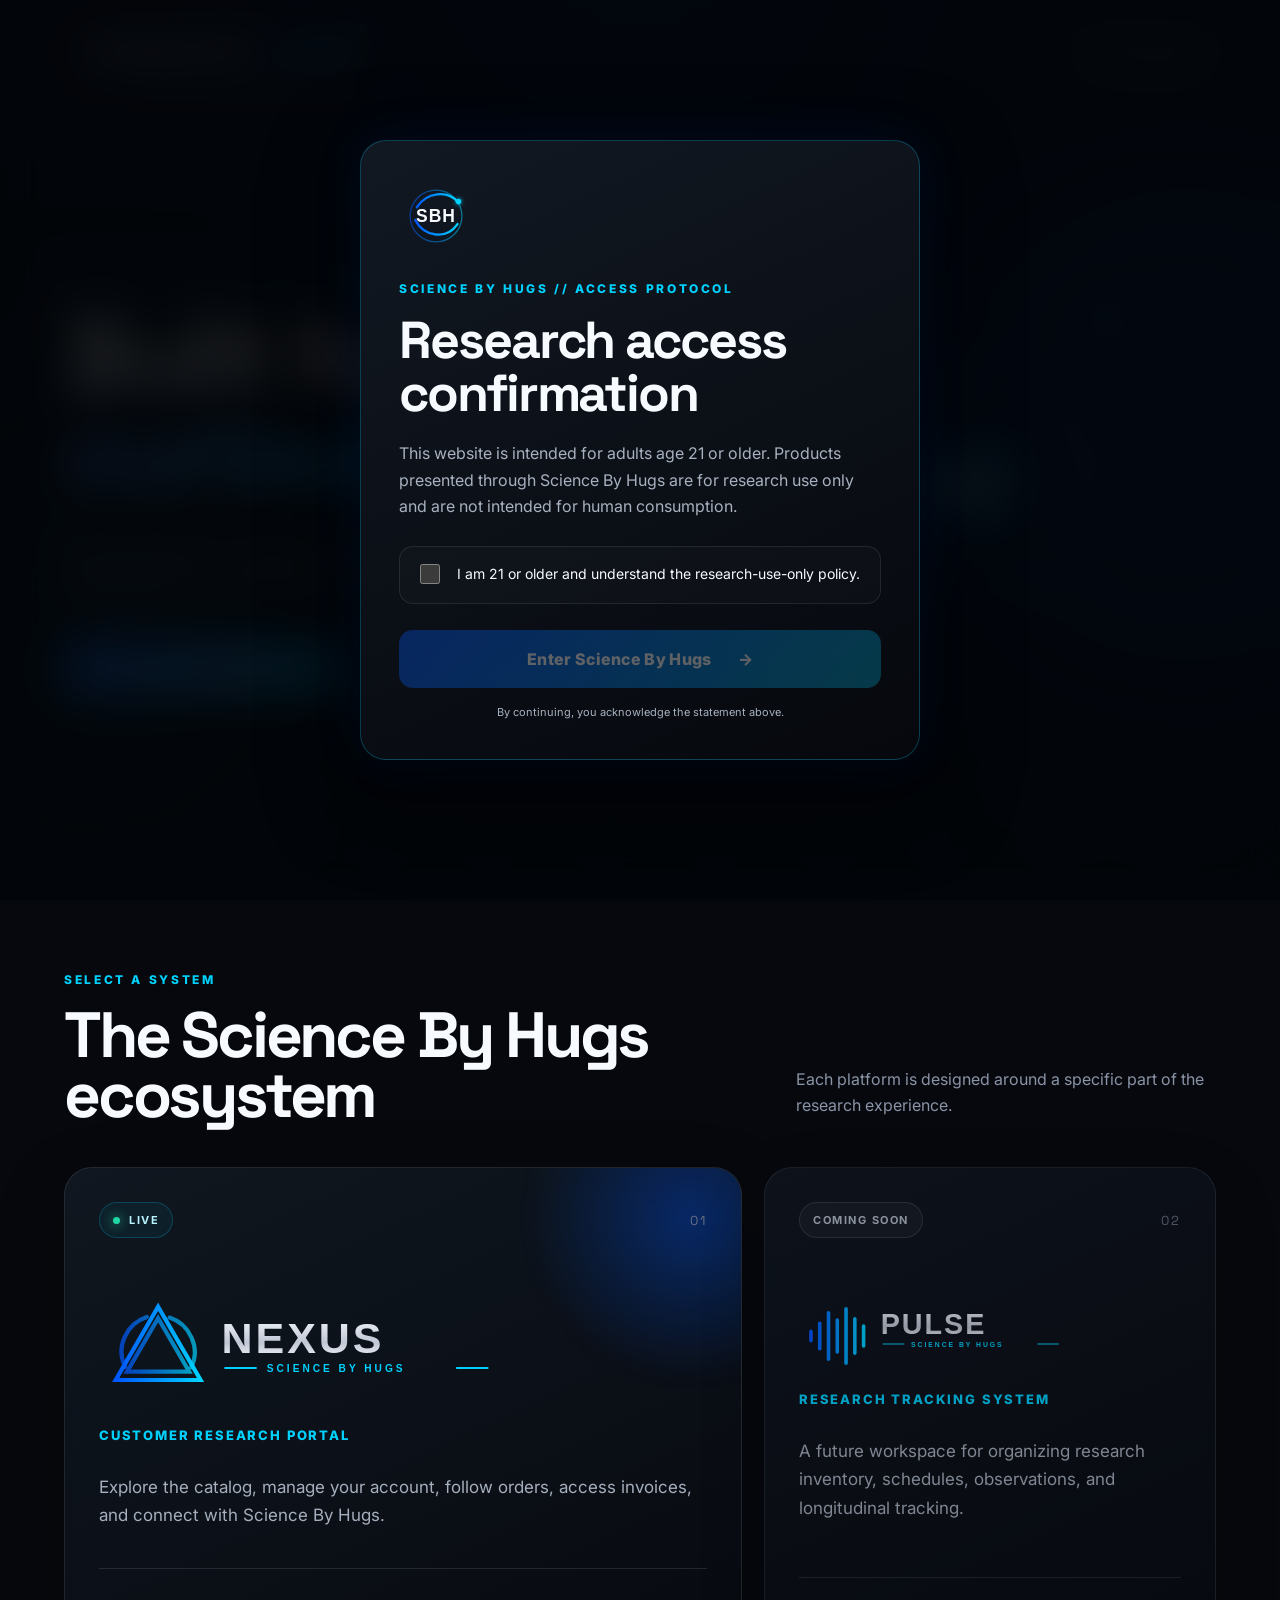
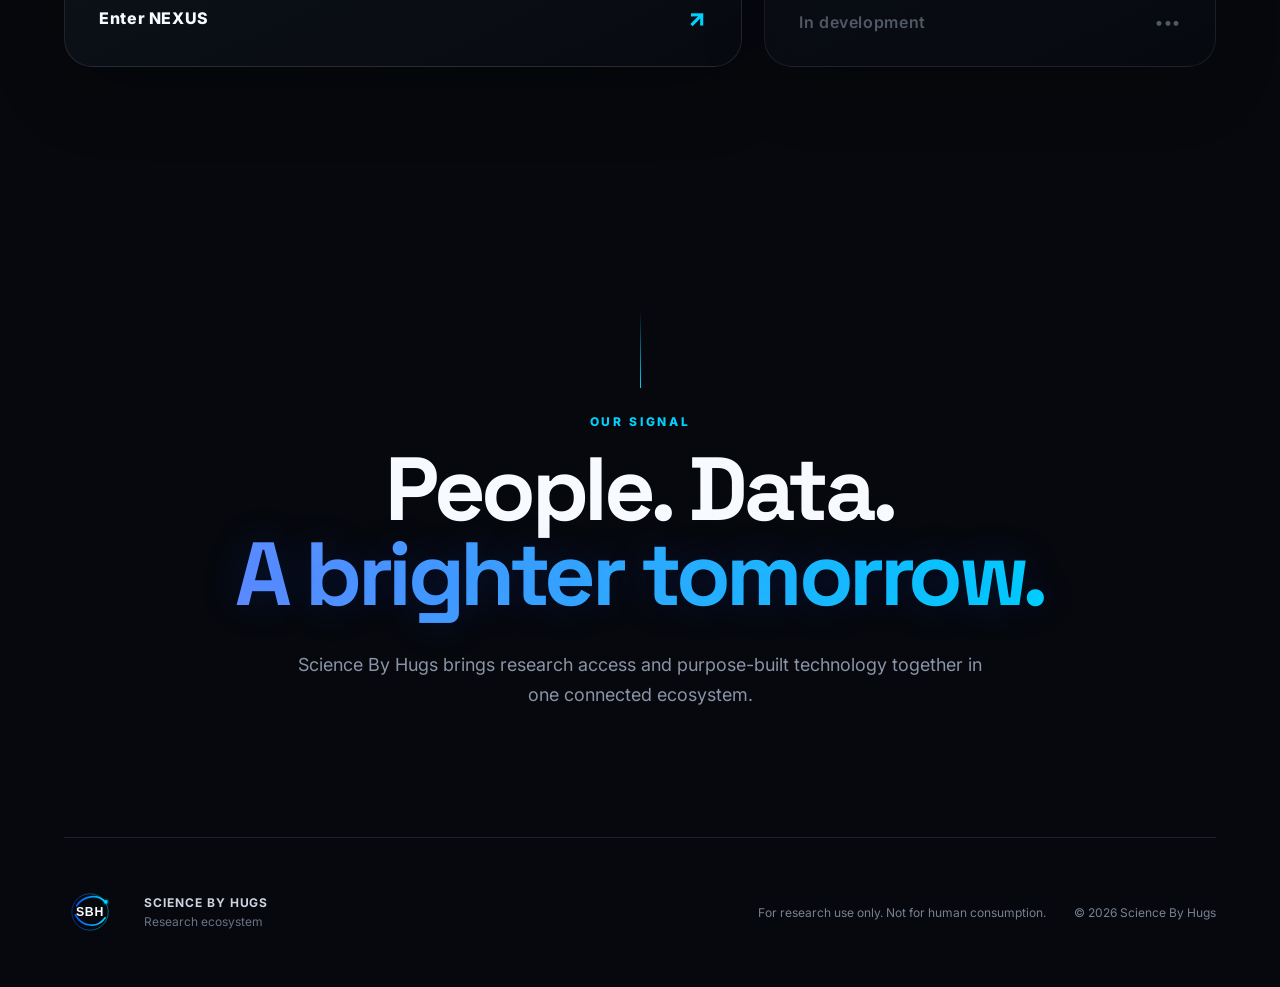
==== index.html @ a30ceea3 "Wire landing page for PWA installation" ====
<!doctype html>
<html lang="en">
<head>
  <meta charset="UTF-8" />
  <meta name="viewport" content="width=device-width, initial-scale=1.0, viewport-fit=cover" />
  <meta name="theme-color" content="#06080d" />
  <meta name="description" content="Science By Hugs — people, data, and a brighter tomorrow. Enter the Science By Hugs research ecosystem." />
  <title>Science By Hugs</title>
  <link rel="icon" href="./assets/sbh-app-icon.svg" type="image/svg+xml" />
  <link rel="manifest" href="./manifest.webmanifest" />
  <link rel="apple-touch-icon" href="./assets/sbh-app-icon.svg" />
  <meta name="apple-mobile-web-app-capable" content="yes" />
  <meta name="apple-mobile-web-app-status-bar-style" content="black-translucent" />
  <meta name="apple-mobile-web-app-title" content="SBH" />
  <meta name="mobile-web-app-capable" content="yes" />
  <link rel="preconnect" href="https://fonts.googleapis.com" />
  <link rel="preconnect" href="https://fonts.gstatic.com" crossorigin />
  <link href="https://fonts.googleapis.com/css2?family=Inter:wght@400;500;600;700&family=Space+Grotesk:wght@500;600;700&display=swap" rel="stylesheet" />
  <link rel="stylesheet" href="./styles.css" />
</head>
<body>
  <div class="space" aria-hidden="true">
    <div class="stars stars-a"></div>
    <div class="stars stars-b"></div>
    <div class="nebula nebula-a"></div>
    <div class="nebula nebula-b"></div>
    <div class="grid"></div>
  </div>

  <div class="age-gate" id="ageGate" role="dialog" aria-modal="true" aria-labelledby="gateTitle">
    <div class="gate-card">
      <img src="./assets/sbh-monogram.svg" alt="" class="gate-mark" />
      <p class="eyebrow">SCIENCE BY HUGS // ACCESS PROTOCOL</p>
      <h1 id="gateTitle">Research access confirmation</h1>
      <p class="gate-copy">
        This website is intended for adults age 21 or older. Products presented through Science By Hugs are for research use only and are not intended for human consumption.
      </p>
      <label class="confirm-row">
        <input type="checkbox" id="ageConfirm" />
        <span>I am 21 or older and understand the research-use-only policy.</span>
      </label>
      <button class="primary-button gate-enter" id="enterSite" disabled>
        <span>Enter Science By Hugs</span><span aria-hidden="true">→</span>
      </button>
      <p class="gate-note">By continuing, you acknowledge the statement above.</p>
    </div>
  </div>

  <div class="site-shell" id="siteShell" inert>
    <header class="site-header">
      <a class="brand" href="#top" aria-label="Science By Hugs home">
        <img src="./assets/science-by-hugs.svg" alt="Science By Hugs" />
      </a>
      <div class="status-chip"><span class="status-dot"></span> SYSTEM ONLINE</div>
    </header>

    <main id="top">
      <section class="hero">
        <div class="hero-copy">
          <p class="eyebrow">SCIENCE BY HUGS // RESEARCH ECOSYSTEM</p>
          <h1>Built for the<br /><span>curious.</span></h1>
          <p class="hero-lede">
            One ecosystem. Purpose-built tools for research access, organization, and discovery.
          </p>
          <a href="#systems" class="primary-button">
            <span>Explore the ecosystem</span><span aria-hidden="true">↓</span>
          </a>
        </div>

        <div class="reactor-wrap" aria-hidden="true">
          <div class="reactor-orbit orbit-one"></div>
          <div class="reactor-orbit orbit-two"></div>
          <div class="reactor-orbit orbit-three"></div>
          <div class="reactor-core">
            <img src="./assets/sbh-monogram.svg" alt="" />
          </div>
          <span class="particle p1"></span>
          <span class="particle p2"></span>
          <span class="particle p3"></span>
        </div>
      </section>

      <section class="systems" id="systems">
        <div class="section-heading">
          <div>
            <p class="eyebrow">SELECT A SYSTEM</p>
            <h2>The Science By Hugs ecosystem</h2>
          </div>
          <p>Each platform is designed around a specific part of the research experience.</p>
        </div>

        <div class="system-grid">
          <a class="system-card nexus-card" href="https://nexus.sciencebyhugs.com" aria-label="Enter Nexus">
            <div class="card-glow"></div>
            <div class="card-topline">
              <span class="live-badge"><span></span> LIVE</span>
              <span class="card-index">01</span>
            </div>
            <img src="./assets/nexus.svg" alt="Nexus — Science By Hugs" class="product-logo" />
            <p class="descriptor">Customer Research Portal</p>
            <p class="card-copy">
              Explore the catalog, manage your account, follow orders, access invoices, and connect with Science By Hugs.
            </p>
            <div class="card-action">
              <span>Enter NEXUS</span>
              <span class="arrow" aria-hidden="true">↗</span>
            </div>
          </a>

          <article class="system-card pulse-card" aria-label="Pulse coming soon">
            <div class="card-topline">
              <span class="soon-badge">COMING SOON</span>
              <span class="card-index">02</span>
            </div>
            <img src="./assets/pulse.svg" alt="Pulse — Science By Hugs" class="product-logo" />
            <p class="descriptor">Research Tracking System</p>
            <p class="card-copy">
              A future workspace for organizing research inventory, schedules, observations, and longitudinal tracking.
            </p>
            <div class="card-action muted">
              <span>In development</span>
              <span aria-hidden="true">•••</span>
            </div>
          </article>
        </div>
      </section>

      <section class="mission">
        <div class="mission-line"></div>
        <p class="eyebrow">OUR SIGNAL</p>
        <h2>People. Data.<br /><span>A brighter tomorrow.</span></h2>
        <p>
          Science By Hugs brings research access and purpose-built technology together in one connected ecosystem.
        </p>
      </section>
    </main>

    <footer>
      <img src="./assets/sbh-monogram.svg" alt="" />
      <div>
        <strong>SCIENCE BY HUGS</strong>
        <span>Research ecosystem</span>
      </div>
      <p>For research use only. Not for human consumption.</p>
      <span class="copyright">© <span id="year"></span> Science By Hugs</span>
    </footer>
  </div>

  <script src="./script.js"></script>
</body>
</html>
---- styles.css ----
:root{
  color-scheme:dark;
  --black:#06080d;
  --jet:#0A0A0B;
  --surface:#0D1117;
  --surface2:#121923;
  --blue:#0057FF;
  --cyan:#00D2FF;
  --silver:#C0C6D4;
  --white:#F7FAFF;
  --muted:#8A94A6;
  --line:rgba(192,198,212,.14);
  --radius:28px;
  --display:"Space Grotesk",ui-sans-serif,system-ui,sans-serif;
  --body:"Inter",ui-sans-serif,system-ui,sans-serif;
}
*{box-sizing:border-box}
html{scroll-behavior:smooth;background:var(--black)}
body{margin:0;min-height:100vh;background:var(--black);color:var(--white);font-family:var(--body);overflow-x:hidden}
a{color:inherit;text-decoration:none}
button,input{font:inherit}
::selection{background:rgba(0,210,255,.28)}
.space{position:fixed;inset:0;pointer-events:none;overflow:hidden;z-index:0;background:
  radial-gradient(circle at 50% -10%,rgba(0,87,255,.17),transparent 42%),
  linear-gradient(180deg,#070a12 0%,#05070b 70%,#070910 100%)}
.stars{position:absolute;inset:0;background-repeat:repeat}
.stars-a{opacity:.42;background-image:
  radial-gradient(circle at 20px 30px,#fff 0 1px,transparent 1.25px),
  radial-gradient(circle at 120px 90px,#00d2ff 0 1px,transparent 1.4px),
  radial-gradient(circle at 180px 170px,#fff 0 .8px,transparent 1.15px);
  background-size:220px 220px}
.stars-b{opacity:.18;background-image:
  radial-gradient(circle at 45px 110px,#fff 0 .8px,transparent 1px),
  radial-gradient(circle at 160px 40px,#4f8cff 0 .9px,transparent 1.2px);
  background-size:260px 260px;animation:drift 42s linear infinite}
.nebula{position:absolute;border-radius:50%;filter:blur(80px);opacity:.23}
.nebula-a{width:42vw;height:42vw;right:-14vw;top:18vh;background:#0057ff}
.nebula-b{width:34vw;height:34vw;left:-10vw;bottom:8vh;background:#00d2ff;opacity:.08}
.grid{position:absolute;left:-15%;right:-15%;bottom:-30vh;height:62vh;transform:perspective(620px) rotateX(67deg);
  transform-origin:center top;background-image:linear-gradient(rgba(0,210,255,.08) 1px,transparent 1px),linear-gradient(90deg,rgba(0,210,255,.08) 1px,transparent 1px);
  background-size:58px 58px;mask-image:linear-gradient(to bottom,transparent,black 20%,black 75%,transparent)}
.site-shell{position:relative;z-index:1;max-width:1540px;margin:0 auto;padding:0 5vw}
.site-header{min-height:108px;display:flex;align-items:center;justify-content:space-between;border-bottom:1px solid var(--line)}
.brand img{width:min(330px,44vw);display:block}
.status-chip,.live-badge,.soon-badge{display:inline-flex;align-items:center;gap:9px;border:1px solid rgba(0,210,255,.22);background:rgba(0,210,255,.055);color:#b7f5ff;border-radius:999px;font-size:11px;font-weight:700;letter-spacing:.14em;padding:10px 13px}
.status-dot,.live-badge span{width:7px;height:7px;border-radius:50%;background:#20d6a2;box-shadow:0 0 12px #20d6a2}
.hero{min-height:calc(100vh - 108px);display:grid;grid-template-columns:minmax(0,1.08fr) minmax(420px,.92fr);align-items:center;gap:6vw;padding:8vh 0 12vh}
.eyebrow{margin:0 0 18px;color:var(--cyan);font-size:12px;font-weight:800;letter-spacing:.22em}
.hero h1,.section-heading h2,.mission h2{font-family:var(--display);margin:0;line-height:.94;letter-spacing:-.05em}
.hero h1{font-size:clamp(64px,8vw,132px);max-width:880px}
.hero h1 span,.mission h2 span{background:linear-gradient(90deg,#5f8cff,#00d2ff);-webkit-background-clip:text;background-clip:text;color:transparent;text-shadow:0 0 42px rgba(0,87,255,.18)}
.hero-lede{font-size:clamp(18px,1.7vw,25px);line-height:1.55;color:#aeb7c6;max-width:700px;margin:34px 0 38px}
.primary-button{display:inline-flex;align-items:center;justify-content:center;gap:26px;min-height:58px;padding:0 22px;border:1px solid rgba(0,210,255,.5);border-radius:14px;background:linear-gradient(135deg,rgba(0,87,255,.92),rgba(0,210,255,.68));color:white;font-weight:800;letter-spacing:.02em;box-shadow:0 0 30px rgba(0,87,255,.18);cursor:pointer;transition:.25s ease}
.primary-button:hover{transform:translateY(-2px);box-shadow:0 0 42px rgba(0,87,255,.34)}
.reactor-wrap{position:relative;aspect-ratio:1;max-width:620px;width:100%;margin:auto;display:grid;place-items:center}
.reactor-core{width:37%;aspect-ratio:1;border-radius:50%;display:grid;place-items:center;background:radial-gradient(circle,rgba(0,210,255,.18),rgba(0,87,255,.08) 46%,rgba(6,8,13,.7) 70%);border:1px solid rgba(0,210,255,.22);box-shadow:0 0 56px rgba(0,87,255,.26),inset 0 0 38px rgba(0,210,255,.08)}
.reactor-core img{width:68%;filter:drop-shadow(0 0 22px rgba(0,210,255,.4))}
.reactor-orbit{position:absolute;border:1px solid rgba(0,210,255,.24);border-radius:50%;inset:10%;animation:spin 24s linear infinite}
.orbit-two{inset:22%;border-color:rgba(0,87,255,.32);transform:rotate(62deg) scaleY(.62);animation-duration:18s;animation-direction:reverse}
.orbit-three{inset:3%;border-style:dashed;border-color:rgba(192,198,212,.15);animation-duration:42s}
.particle{position:absolute;width:8px;height:8px;border-radius:50%;background:var(--cyan);box-shadow:0 0 18px var(--cyan)}
.p1{top:14%;right:22%}.p2{bottom:17%;left:18%;width:5px;height:5px}.p3{top:49%;right:6%;width:4px;height:4px}
.systems{padding:8vh 0 13vh}
.section-heading{display:flex;align-items:flex-end;justify-content:space-between;gap:40px;margin-bottom:42px}
.section-heading h2{font-size:clamp(38px,5vw,72px)}
.section-heading>p{max-width:420px;color:var(--muted);line-height:1.65;margin:0 0 7px}
.system-grid{display:grid;grid-template-columns:1.2fr .8fr;gap:22px}
.system-card{position:relative;min-height:500px;padding:34px;border:1px solid rgba(192,198,212,.13);border-radius:var(--radius);background:linear-gradient(155deg,rgba(18,25,35,.88),rgba(8,11,17,.78));overflow:hidden;display:flex;flex-direction:column;box-shadow:0 24px 70px rgba(0,0,0,.24)}
.nexus-card{transition:.3s ease}
.nexus-card:hover{transform:translateY(-5px);border-color:rgba(0,210,255,.38);box-shadow:0 30px 80px rgba(0,87,255,.16)}
.card-glow{position:absolute;width:360px;height:360px;border-radius:50%;right:-130px;top:-130px;background:radial-gradient(circle,rgba(0,87,255,.34),transparent 65%);filter:blur(8px)}
.card-topline{position:relative;display:flex;align-items:center;justify-content:space-between;z-index:1}
.card-index{font-family:var(--display);font-size:13px;color:#657081;letter-spacing:.16em}
.soon-badge{color:#b6becb;border-color:rgba(192,198,212,.16);background:rgba(192,198,212,.05)}
.product-logo{position:relative;width:min(430px,75%);margin:58px 0 10px;z-index:1}
.descriptor{color:var(--cyan);font-size:13px;text-transform:uppercase;font-weight:800;letter-spacing:.14em}
.card-copy{max-width:620px;color:#a6afbd;font-size:17px;line-height:1.68}
.card-action{margin-top:auto;padding-top:34px;border-top:1px solid var(--line);display:flex;justify-content:space-between;align-items:center;font-weight:800;letter-spacing:.04em}
.card-action .arrow{font-size:24px;color:var(--cyan)}
.card-action.muted{color:#697383;font-weight:600}
.pulse-card{opacity:.76}
.mission{padding:14vh 0;text-align:center;display:grid;justify-items:center}
.mission-line{height:78px;width:1px;background:linear-gradient(transparent,var(--cyan));margin-bottom:26px}
.mission h2{font-size:clamp(48px,7vw,102px);max-width:1100px}
.mission>p:last-child{max-width:700px;color:var(--muted);font-size:18px;line-height:1.7;margin:34px 0 0}
footer{min-height:150px;border-top:1px solid var(--line);display:grid;grid-template-columns:auto 1fr auto auto;gap:16px 28px;align-items:center;color:#778191;font-size:12px}
footer img{width:52px}
footer div{display:flex;flex-direction:column;gap:4px}footer strong{color:#cdd4df;letter-spacing:.08em}footer div span{color:#687383}
footer p{margin:0}.copyright{white-space:nowrap}
.age-gate{position:fixed;inset:0;z-index:20;display:grid;place-items:center;padding:22px;background:rgba(3,5,9,.88);backdrop-filter:blur(20px)}
.age-gate.hidden{display:none}
.gate-card{position:relative;width:min(560px,100%);padding:38px;border-radius:26px;border:1px solid rgba(0,210,255,.25);background:linear-gradient(155deg,rgba(18,25,35,.98),rgba(6,8,13,.98));box-shadow:0 30px 90px rgba(0,0,0,.5),0 0 50px rgba(0,87,255,.11)}
.gate-mark{width:74px;margin-bottom:24px}
.gate-card h1{font-family:var(--display);font-size:clamp(34px,6vw,52px);line-height:1.02;letter-spacing:-.04em;margin:0 0 20px}
.gate-copy,.gate-note{color:#a8b1bf;line-height:1.65}
.confirm-row{margin:26px 0;display:flex;gap:14px;align-items:flex-start;padding:16px;border:1px solid rgba(192,198,212,.12);border-radius:14px;background:rgba(255,255,255,.02);cursor:pointer}
.confirm-row input{width:20px;height:20px;accent-color:var(--blue);margin-top:1px;flex:none}
.confirm-row span{font-size:14px;line-height:1.5}
.gate-enter{width:100%;border:0}.gate-enter:disabled{opacity:.35;cursor:not-allowed;transform:none;box-shadow:none}
.gate-note{text-align:center;font-size:11px;margin:15px 0 0}
@keyframes spin{to{transform:rotate(360deg)}}@keyframes drift{to{transform:translate3d(-130px,70px,0)}}
@media(max-width:900px){
  .site-shell{padding:0 22px}.site-header{min-height:88px}.status-chip{display:none}
  .brand img{width:min(300px,72vw)}
  .hero{min-height:auto;grid-template-columns:1fr;padding:72px 0 100px;gap:70px}
  .reactor-wrap{max-width:470px}
  .section-heading{display:block}.section-heading>p{margin-top:18px}
  .system-grid{grid-template-columns:1fr}.system-card{min-height:430px}
  footer{grid-template-columns:auto 1fr;padding:28px 0}footer>p,.copyright{grid-column:1/-1}
}
@media(max-width:560px){
  .site-shell{padding:0 18px}.site-header{min-height:76px}
  .brand img{width:245px;max-width:74vw}
  .hero{padding:58px 0 82px}.hero h1{font-size:clamp(56px,18vw,84px)}.hero-lede{font-size:17px;margin-top:25px}
  .primary-button{width:100%}
  .reactor-wrap{width:115%;margin-left:-7.5%}
  .systems{padding-top:40px}.section-heading{margin-bottom:26px}.section-heading h2{font-size:43px}
  .system-card{padding:24px;min-height:420px;border-radius:22px}.product-logo{width:86%;margin-top:48px}.card-copy{font-size:15px}
  .mission{padding:100px 0}.mission h2{font-size:50px}.mission>p:last-child{font-size:16px}
  .gate-card{padding:28px 22px}.gate-mark{width:62px}
}
@media(prefers-reduced-motion:reduce){
  html{scroll-behavior:auto}*,*::before,*::after{animation-duration:.001ms!important;animation-iteration-count:1!important;transition-duration:.001ms!important}
}
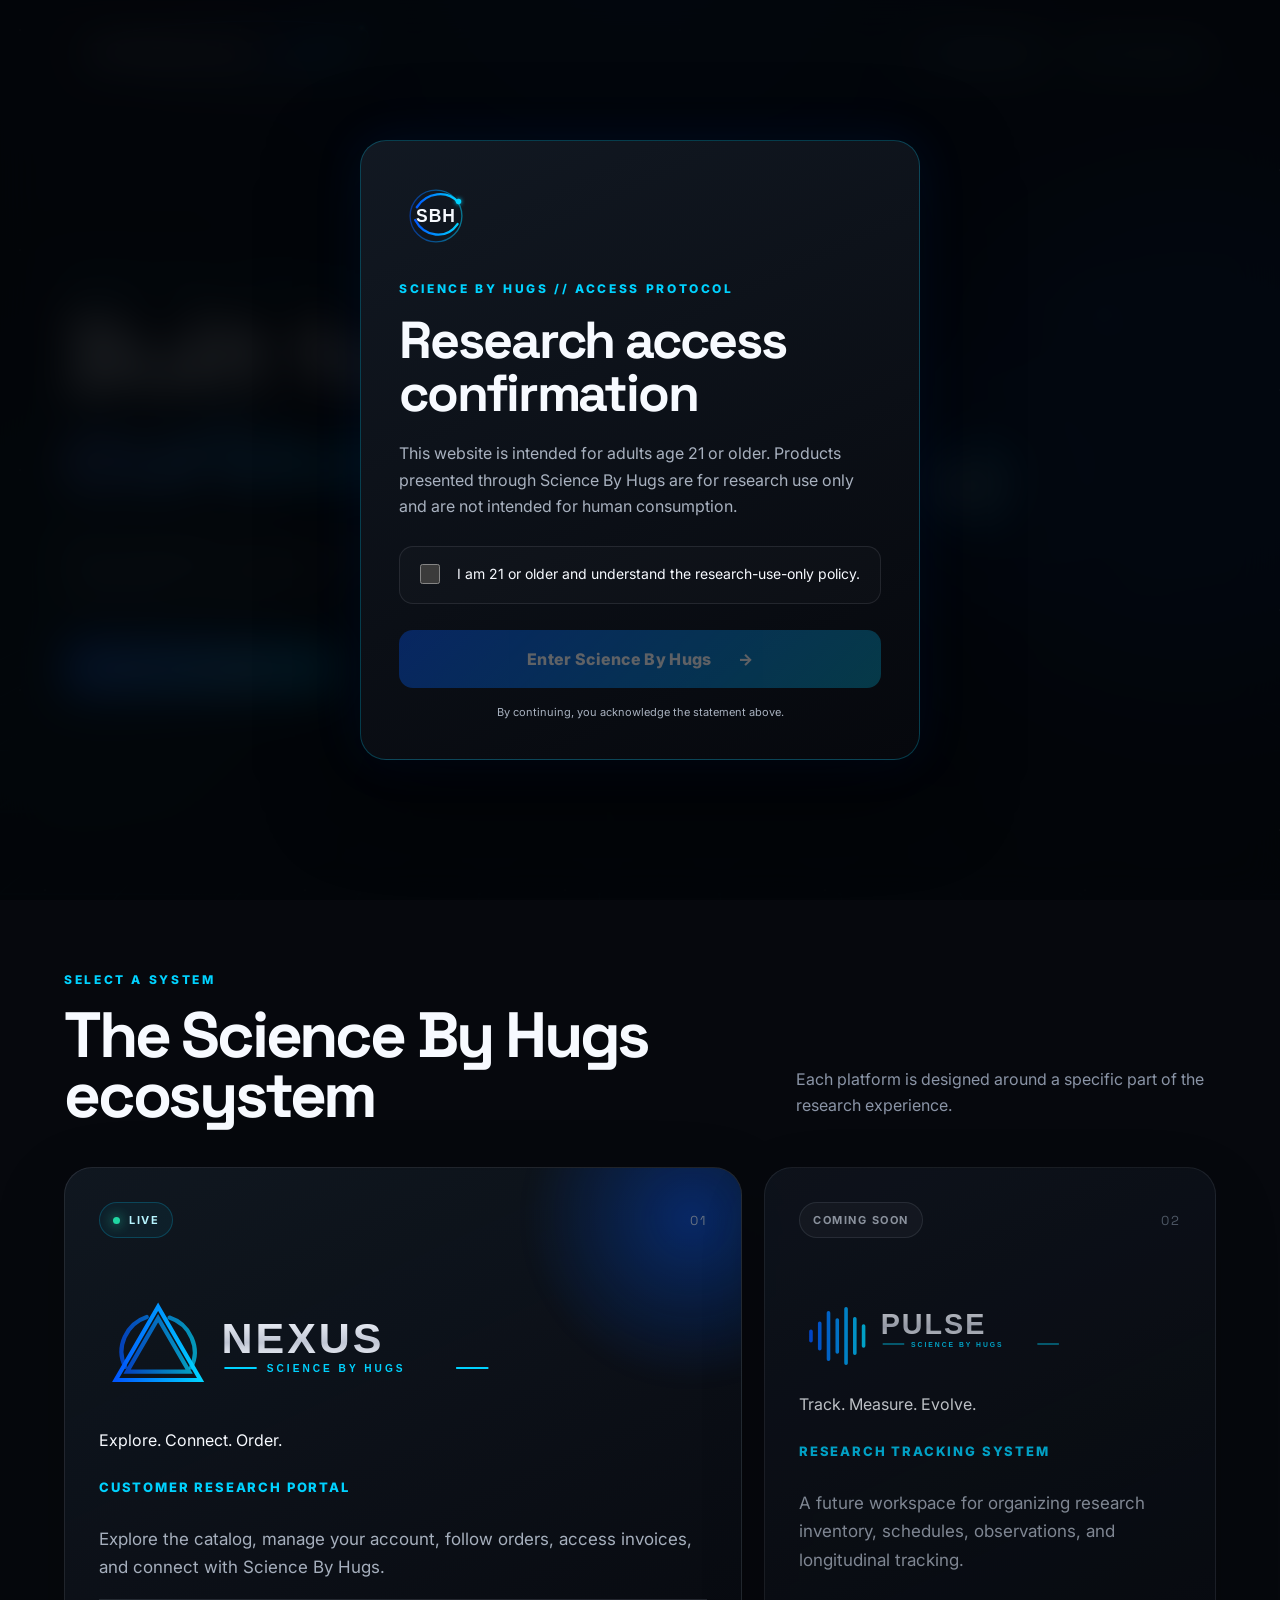
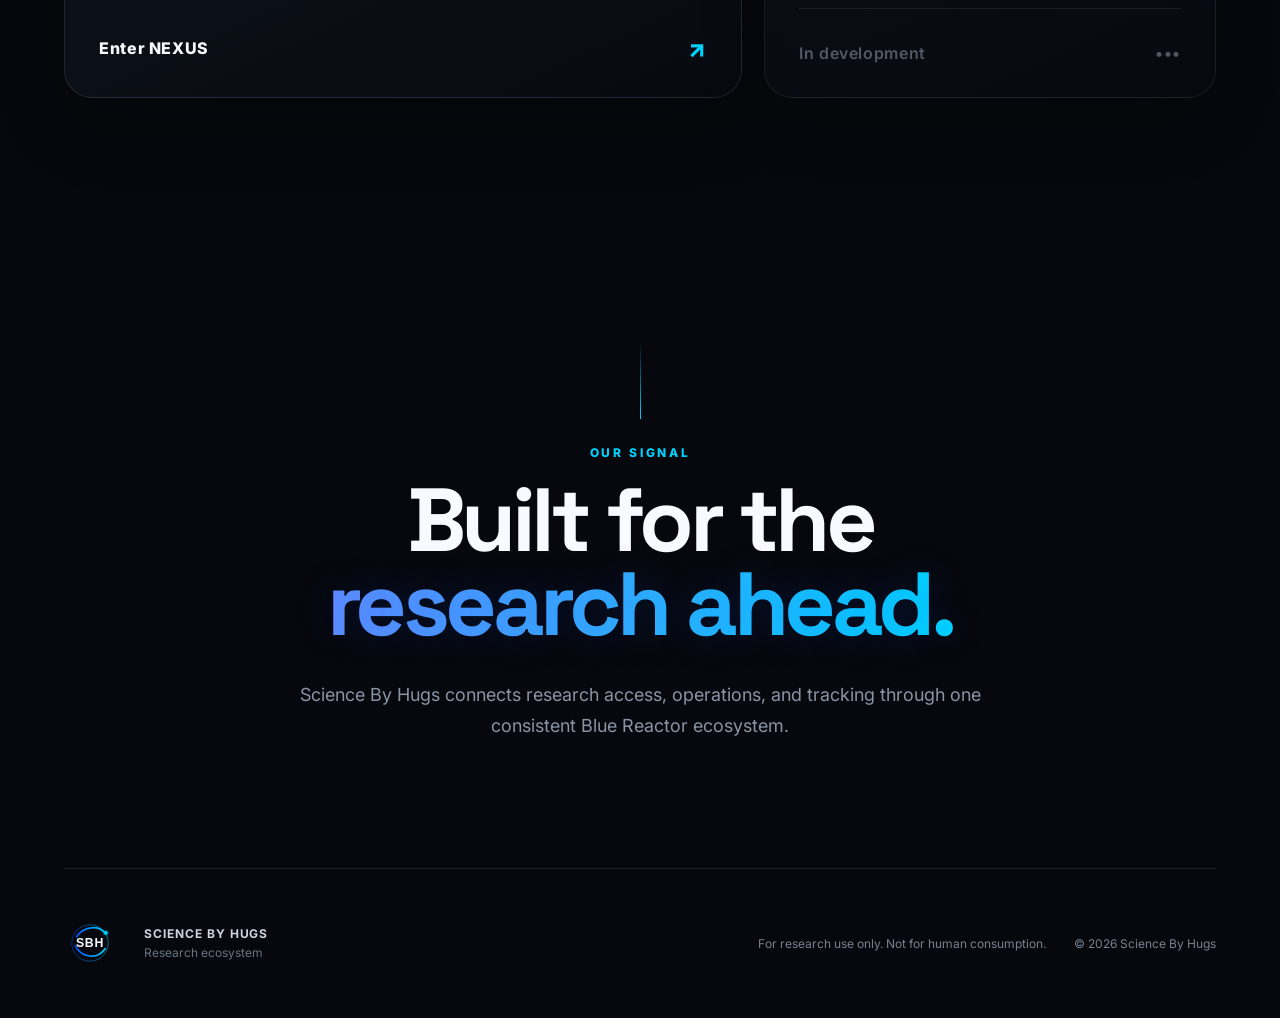
==== commit 155a01b8: "brand: align ecosystem landing page taglines" ====
--- a/index.html
+++ b/index.html
@@ -51,7 +51,13 @@
       <a class="brand" href="#top" aria-label="Science By Hugs home">
         <img src="./assets/science-by-hugs.svg" alt="Science By Hugs" />
       </a>
-      <div class="status-chip"><span class="status-dot"></span> SYSTEM ONLINE</div>
+      <div class="header-actions">
+        <button class="install-button" id="installApp" type="button" hidden>
+          <span class="install-icon" aria-hidden="true">↓</span>
+          <span>Install SBH</span>
+        </button>
+        <div class="status-chip"><span class="status-dot"></span> SYSTEM ONLINE</div>
+      </div>
     </header>
 
     <main id="top">
@@ -97,6 +103,7 @@
               <span class="card-index">01</span>
             </div>
             <img src="./assets/nexus.svg" alt="Nexus — Science By Hugs" class="product-logo" />
+            <p class="product-tagline">Explore. Connect. Order.</p>
             <p class="descriptor">Customer Research Portal</p>
             <p class="card-copy">
               Explore the catalog, manage your account, follow orders, access invoices, and connect with Science By Hugs.
@@ -113,6 +120,7 @@
               <span class="card-index">02</span>
             </div>
             <img src="./assets/pulse.svg" alt="Pulse — Science By Hugs" class="product-logo" />
+            <p class="product-tagline">Track. Measure. Evolve.</p>
             <p class="descriptor">Research Tracking System</p>
             <p class="card-copy">
               A future workspace for organizing research inventory, schedules, observations, and longitudinal tracking.
@@ -128,9 +136,9 @@
       <section class="mission">
         <div class="mission-line"></div>
         <p class="eyebrow">OUR SIGNAL</p>
-        <h2>People. Data.<br /><span>A brighter tomorrow.</span></h2>
+        <h2>Built for the<br /><span>research ahead.</span></h2>
         <p>
-          Science By Hugs brings research access and purpose-built technology together in one connected ecosystem.
+          Science By Hugs connects research access, operations, and tracking through one consistent Blue Reactor ecosystem.
         </p>
       </section>
     </main>
@@ -146,6 +154,30 @@
     </footer>
   </div>
 
+  <div class="install-sheet" id="installSheet" hidden>
+    <button class="install-backdrop" id="closeInstallBackdrop" aria-label="Close install instructions"></button>
+    <section class="install-panel" role="dialog" aria-modal="true" aria-labelledby="installTitle">
+      <div class="install-panel-head">
+        <img src="./assets/sbh-app-icon.svg" alt="" />
+        <div>
+          <p class="eyebrow">INSTALL SCIENCE BY HUGS</p>
+          <h2 id="installTitle">Add SBH to your Home Screen</h2>
+        </div>
+        <button class="icon-button" id="closeInstall" aria-label="Close install instructions">×</button>
+      </div>
+      <div class="ios-install" id="iosInstall" hidden>
+        <ol class="install-steps">
+          <li><span>1</span><div><strong>Open this page in Safari</strong><p>If you're in another browser, copy the address and open it in Safari.</p></div></li>
+          <li><span>2</span><div><strong>Tap the Share button</strong><p>Look for the square with the upward arrow.</p></div></li>
+          <li><span>3</span><div><strong>Choose “Add to Home Screen”</strong><p>Confirm the name, then tap Add.</p></div></li>
+        </ol>
+      </div>
+      <div class="generic-install" id="genericInstall" hidden>
+        <p>Your browser can install Science By Hugs as an app. Use your browser menu and choose <strong>Install app</strong> or <strong>Add to Home screen</strong>.</p>
+      </div>
+    </section>
+  </div>
+
   <script src="./script.js"></script>
 </body>
 </html>
--- a/styles.css
+++ b/styles.css
@@ -122,3 +122,27 @@
 @media(prefers-reduced-motion:reduce){
   html{scroll-behavior:auto}*,*::before,*::after{animation-duration:.001ms!important;animation-iteration-count:1!important;transition-duration:.001ms!important}
 }
+
+.header-actions{display:flex;align-items:center;gap:12px}
+.install-button{display:inline-flex;align-items:center;gap:9px;border:1px solid rgba(0,210,255,.28);background:rgba(0,210,255,.07);color:#dffbff;border-radius:999px;padding:10px 14px;font-size:11px;font-weight:800;letter-spacing:.12em;text-transform:uppercase;cursor:pointer}
+.install-button:hover{border-color:rgba(0,210,255,.5);background:rgba(0,210,255,.11)}
+.install-icon{font-size:15px;line-height:1}
+.install-sheet{position:fixed;inset:0;z-index:40}
+.install-backdrop{position:absolute;inset:0;border:0;background:rgba(3,5,9,.74);backdrop-filter:blur(14px)}
+.install-panel{position:absolute;left:50%;bottom:max(18px,env(safe-area-inset-bottom));transform:translateX(-50%);width:min(620px,calc(100% - 28px));border:1px solid rgba(0,210,255,.24);border-radius:26px;background:linear-gradient(155deg,rgba(18,25,35,.99),rgba(6,8,13,.99));box-shadow:0 30px 100px rgba(0,0,0,.55),0 0 50px rgba(0,87,255,.12);padding:24px}
+.install-panel-head{display:grid;grid-template-columns:auto 1fr auto;gap:16px;align-items:start}
+.install-panel-head img{width:64px;border-radius:16px}
+.install-panel-head h2{font-family:var(--display);font-size:30px;line-height:1.03;letter-spacing:-.03em;margin:0}
+.install-panel-head .eyebrow{margin-bottom:8px}
+.icon-button{border:1px solid rgba(192,198,212,.16);background:rgba(255,255,255,.03);color:#cbd3df;width:36px;height:36px;border-radius:50%;font-size:24px;line-height:1;cursor:pointer}
+.install-steps{list-style:none;margin:24px 0 0;padding:0;display:grid;gap:14px}
+.install-steps li{display:grid;grid-template-columns:34px 1fr;gap:14px;align-items:start;padding:14px;border:1px solid rgba(192,198,212,.11);background:rgba(255,255,255,.018);border-radius:14px}
+.install-steps li>span{display:grid;place-items:center;width:34px;height:34px;border-radius:50%;background:rgba(0,87,255,.18);color:#dff7ff;font-weight:800}
+.install-steps strong{display:block;margin-bottom:4px}
+.install-steps p,.generic-install p{margin:0;color:#97a2b1;line-height:1.55;font-size:14px}
+.generic-install{margin-top:22px;padding:16px;border:1px solid rgba(192,198,212,.11);border-radius:14px;background:rgba(255,255,255,.018)}
+@media(max-width:900px){.header-actions .status-chip{display:none}}
+@media(max-width:560px){
+  .site-header{gap:10px}.brand img{max-width:64vw}.install-button{padding:9px 11px;font-size:10px;letter-spacing:.08em}
+  .install-panel{padding:20px;border-radius:22px}.install-panel-head{grid-template-columns:auto 1fr auto;gap:12px}.install-panel-head img{width:52px}.install-panel-head h2{font-size:25px}
+}
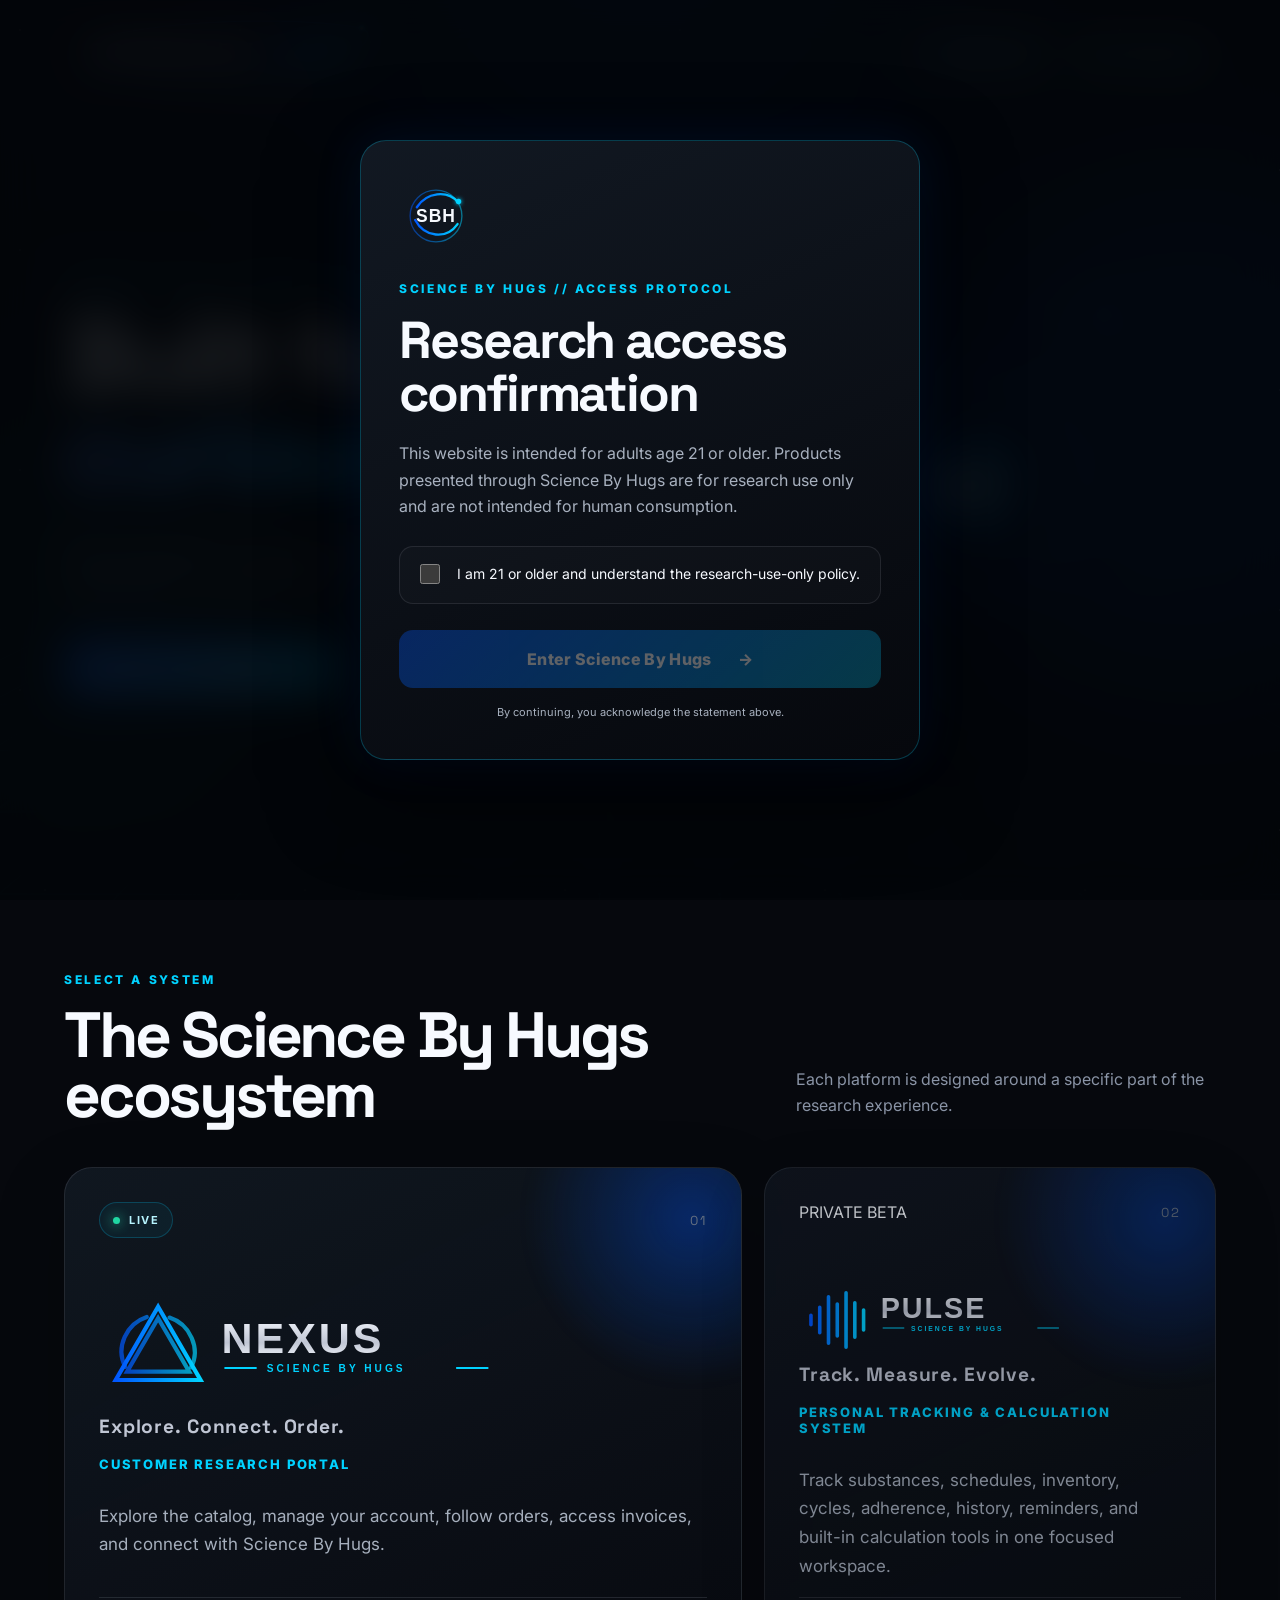
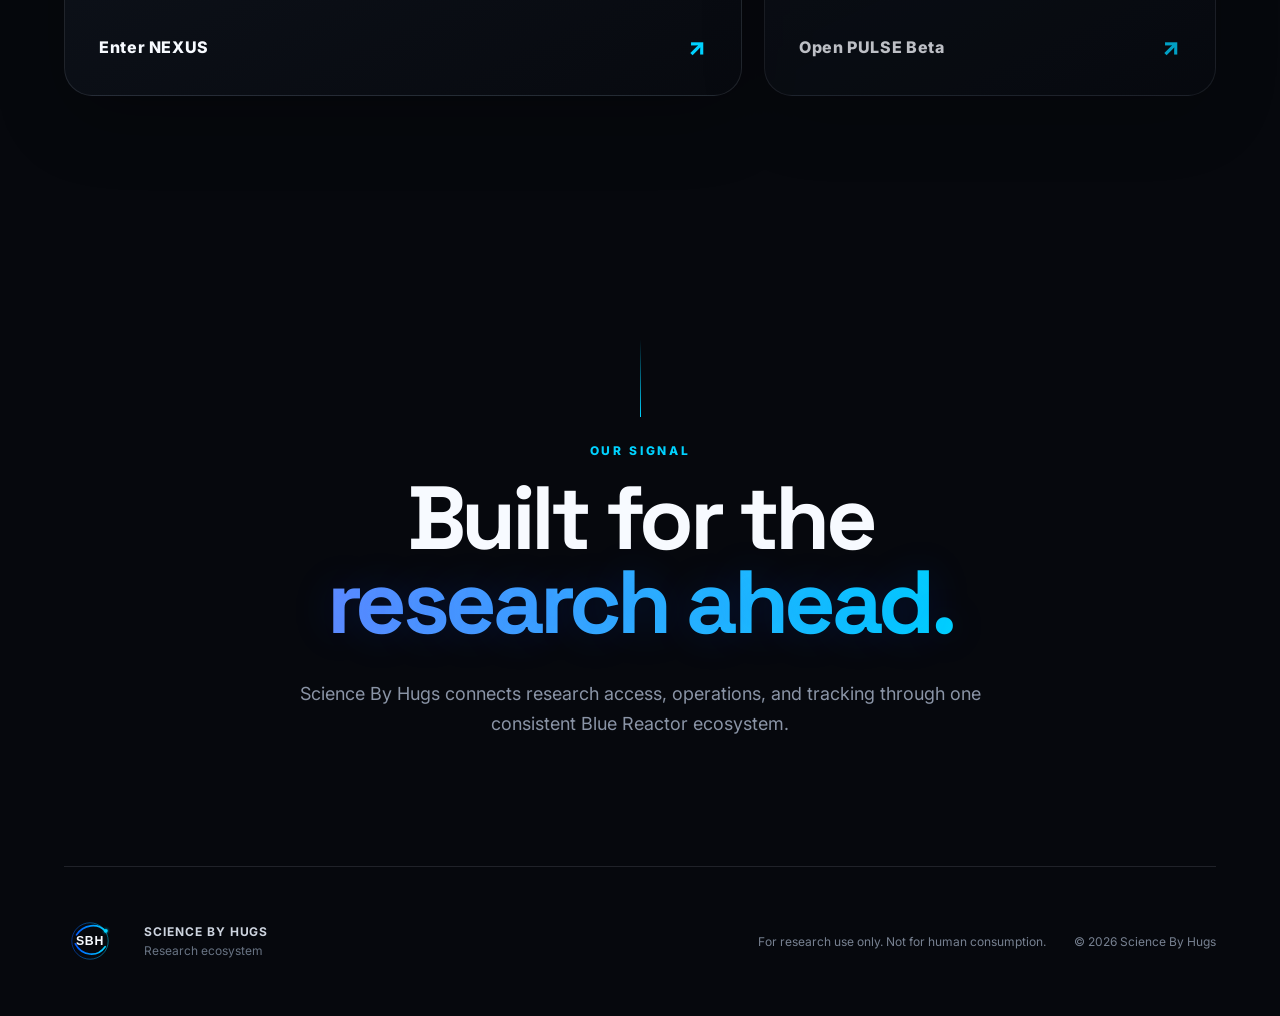
==== commit 46c2980f: "Make PULSE live on ecosystem landing page" ====
--- a/index.html
+++ b/index.html
@@ -114,22 +114,23 @@
             </div>
           </a>
 
-          <article class="system-card pulse-card" aria-label="Pulse coming soon">
+          <a class="system-card pulse-card" href="https://sciencebyhugs.github.io/sciencebyhugs-pulse/" aria-label="Open Pulse private beta">
+            <div class="card-glow pulse-glow"></div>
             <div class="card-topline">
-              <span class="soon-badge">COMING SOON</span>
+              <span class="beta-badge"><span></span> PRIVATE BETA</span>
               <span class="card-index">02</span>
             </div>
             <img src="./assets/pulse.svg" alt="Pulse — Science By Hugs" class="product-logo" />
             <p class="product-tagline">Track. Measure. Evolve.</p>
-            <p class="descriptor">Research Tracking System</p>
+            <p class="descriptor">Personal Tracking & Calculation System</p>
             <p class="card-copy">
-              A future workspace for organizing research inventory, schedules, observations, and longitudinal tracking.
+              Track substances, schedules, inventory, cycles, adherence, history, reminders, and built-in calculation tools in one focused workspace.
             </p>
-            <div class="card-action muted">
-              <span>In development</span>
-              <span aria-hidden="true">•••</span>
+            <div class="card-action">
+              <span>Open PULSE Beta</span>
+              <span class="arrow" aria-hidden="true">↗</span>
             </div>
-          </article>
+          </a>
         </div>
       </section>
 
--- a/styles.css
+++ b/styles.css
@@ -16,7 +16,7 @@
 }
 *{box-sizing:border-box}
 html{scroll-behavior:smooth;background:var(--black)}
-body{margin:0;min-height:100vh;background:var(--black);color:var(--white);font-family:var(--body);overflow-x:hidden}
+body{margin:0;min-height:100vh;min-height:100dvh;background:var(--black);color:var(--white);font-family:var(--body);overflow-x:hidden}
 a{color:inherit;text-decoration:none}
 button,input{font:inherit}
 ::selection{background:rgba(0,210,255,.28)}
@@ -39,7 +39,7 @@
 .grid{position:absolute;left:-15%;right:-15%;bottom:-30vh;height:62vh;transform:perspective(620px) rotateX(67deg);
   transform-origin:center top;background-image:linear-gradient(rgba(0,210,255,.08) 1px,transparent 1px),linear-gradient(90deg,rgba(0,210,255,.08) 1px,transparent 1px);
   background-size:58px 58px;mask-image:linear-gradient(to bottom,transparent,black 20%,black 75%,transparent)}
-.site-shell{position:relative;z-index:1;max-width:1540px;margin:0 auto;padding:0 5vw}
+.site-shell{position:relative;z-index:1;max-width:1540px;margin:0 auto;padding:env(safe-area-inset-top) 5vw env(safe-area-inset-bottom)}
 .site-header{min-height:108px;display:flex;align-items:center;justify-content:space-between;border-bottom:1px solid var(--line)}
 .brand img{width:min(330px,44vw);display:block}
 .status-chip,.live-badge,.soon-badge{display:inline-flex;align-items:center;gap:9px;border:1px solid rgba(0,210,255,.22);background:rgba(0,210,255,.055);color:#b7f5ff;border-radius:999px;font-size:11px;font-weight:700;letter-spacing:.14em;padding:10px 13px}
@@ -87,9 +87,9 @@
 footer img{width:52px}
 footer div{display:flex;flex-direction:column;gap:4px}footer strong{color:#cdd4df;letter-spacing:.08em}footer div span{color:#687383}
 footer p{margin:0}.copyright{white-space:nowrap}
-.age-gate{position:fixed;inset:0;z-index:20;display:grid;place-items:center;padding:22px;background:rgba(3,5,9,.88);backdrop-filter:blur(20px)}
+.age-gate{position:fixed;inset:0;z-index:20;display:grid;place-items:start center;overflow-y:auto;padding:max(22px,env(safe-area-inset-top)) 22px max(22px,env(safe-area-inset-bottom));background:rgba(3,5,9,.88);backdrop-filter:blur(20px)}
 .age-gate.hidden{display:none}
-.gate-card{position:relative;width:min(560px,100%);padding:38px;border-radius:26px;border:1px solid rgba(0,210,255,.25);background:linear-gradient(155deg,rgba(18,25,35,.98),rgba(6,8,13,.98));box-shadow:0 30px 90px rgba(0,0,0,.5),0 0 50px rgba(0,87,255,.11)}
+.gate-card{position:relative;width:min(560px,100%);margin:auto 0;padding:38px;border-radius:26px;border:1px solid rgba(0,210,255,.25);background:linear-gradient(155deg,rgba(18,25,35,.98),rgba(6,8,13,.98));box-shadow:0 30px 90px rgba(0,0,0,.5),0 0 50px rgba(0,87,255,.11)}
 .gate-mark{width:74px;margin-bottom:24px}
 .gate-card h1{font-family:var(--display);font-size:clamp(34px,6vw,52px);line-height:1.02;letter-spacing:-.04em;margin:0 0 20px}
 .gate-copy,.gate-note{color:#a8b1bf;line-height:1.65}
@@ -100,7 +100,7 @@
 .gate-note{text-align:center;font-size:11px;margin:15px 0 0}
 @keyframes spin{to{transform:rotate(360deg)}}@keyframes drift{to{transform:translate3d(-130px,70px,0)}}
 @media(max-width:900px){
-  .site-shell{padding:0 22px}.site-header{min-height:88px}.status-chip{display:none}
+  .site-shell{padding:max(10px,env(safe-area-inset-top)) 22px max(18px,env(safe-area-inset-bottom))}.site-header{min-height:88px}.status-chip{display:none}
   .brand img{width:min(300px,72vw)}
   .hero{min-height:auto;grid-template-columns:1fr;padding:72px 0 100px;gap:70px}
   .reactor-wrap{max-width:470px}
@@ -109,7 +109,7 @@
   footer{grid-template-columns:auto 1fr;padding:28px 0}footer>p,.copyright{grid-column:1/-1}
 }
 @media(max-width:560px){
-  .site-shell{padding:0 18px}.site-header{min-height:76px}
+  .site-shell{padding:max(10px,env(safe-area-inset-top)) 18px max(18px,env(safe-area-inset-bottom))}.site-header{min-height:76px}
   .brand img{width:245px;max-width:74vw}
   .hero{padding:58px 0 82px}.hero h1{font-size:clamp(56px,18vw,84px)}.hero-lede{font-size:17px;margin-top:25px}
   .primary-button{width:100%}
@@ -146,3 +146,93 @@
   .site-header{gap:10px}.brand img{max-width:64vw}.install-button{padding:9px 11px;font-size:10px;letter-spacing:.08em}
   .install-panel{padding:20px;border-radius:22px}.install-panel-head{grid-template-columns:auto 1fr auto;gap:12px}.install-panel-head img{width:52px}.install-panel-head h2{font-size:25px}
 }
+
+/* Blue Reactor v2 — ecosystem identity */
+.hero-tagline{margin:0 0 10px;color:var(--cyan);font-family:"Space Grotesk",Inter,sans-serif;font-size:clamp(1rem,2vw,1.3rem);font-weight:700;letter-spacing:.08em}
+.product-tagline{position:relative;z-index:1;margin:0 0 4px;color:var(--silver);font-family:"Space Grotesk",Inter,sans-serif;font-size:clamp(1rem,2vw,1.2rem);font-weight:700;letter-spacing:.045em}
+
+
+/* Mobile viewport / notch hardening */
+@supports (height:100dvh){
+  .age-gate{min-height:100dvh}
+}
+@media(max-width:560px){
+  .age-gate{align-items:flex-start}
+  .gate-card{margin:0}
+  .site-header{padding-top:2px}
+}
+
+
+/* iOS standalone/PWA header protection */
+@media(max-width:900px){
+  .site-shell{
+    padding-top:max(48px,calc(env(safe-area-inset-top) + 14px));
+  }
+}
+@media(max-width:560px){
+  .site-shell{
+    padding-top:max(56px,calc(env(safe-area-inset-top) + 16px));
+  }
+  .site-header{
+    min-height:78px;
+  }
+}
+
+
+/* Center the access confirmation in normal mobile viewports.
+   Short screens fall back to top alignment so the card remains scrollable. */
+@media(max-width:560px){
+  .age-gate{
+    place-items:center;
+  }
+  .gate-card{
+    margin:0;
+  }
+}
+@media(max-width:560px) and (max-height:700px){
+  .age-gate{
+    place-items:start center;
+  }
+}
+
+
+/* Mobile access gate centering v2 — use flex, not grid, for iOS/PWA consistency */
+@media(max-width:560px) and (min-height:760px){
+  .age-gate{
+    display:flex;
+    flex-direction:column;
+    align-items:center;
+    justify-content:center;
+    min-height:100dvh;
+    height:100dvh;
+    overflow-y:auto;
+    padding:
+      max(20px,env(safe-area-inset-top))
+      18px
+      max(20px,env(safe-area-inset-bottom));
+  }
+  .gate-card{
+    flex:0 0 auto;
+    margin:0;
+  }
+}
+
+@media(max-width:560px) and (max-height:759px){
+  .age-gate{
+    display:flex;
+    flex-direction:column;
+    align-items:center;
+    justify-content:flex-start;
+    min-height:100dvh;
+    height:100dvh;
+    overflow-y:auto;
+    padding:
+      max(20px,env(safe-area-inset-top))
+      18px
+      max(20px,env(safe-area-inset-bottom));
+  }
+  .gate-card{
+    flex:0 0 auto;
+    margin:0;
+  }
+}
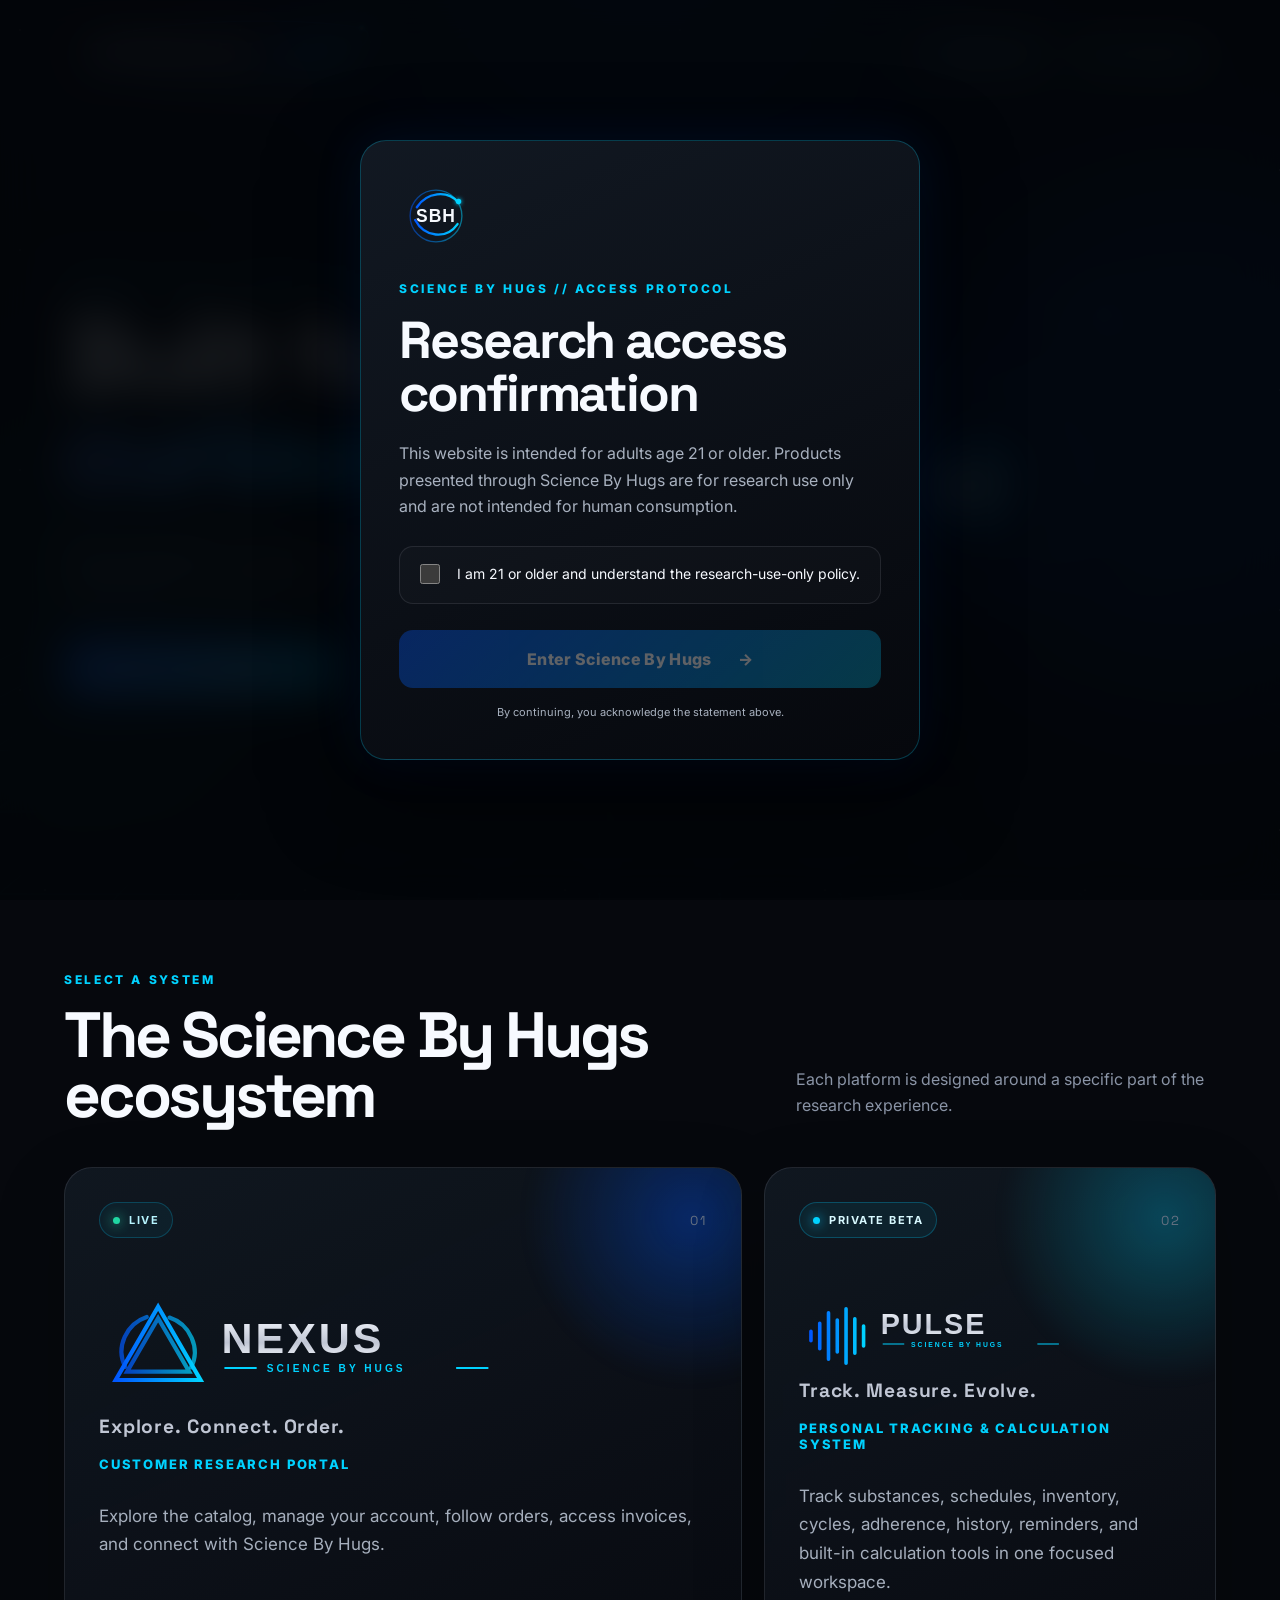
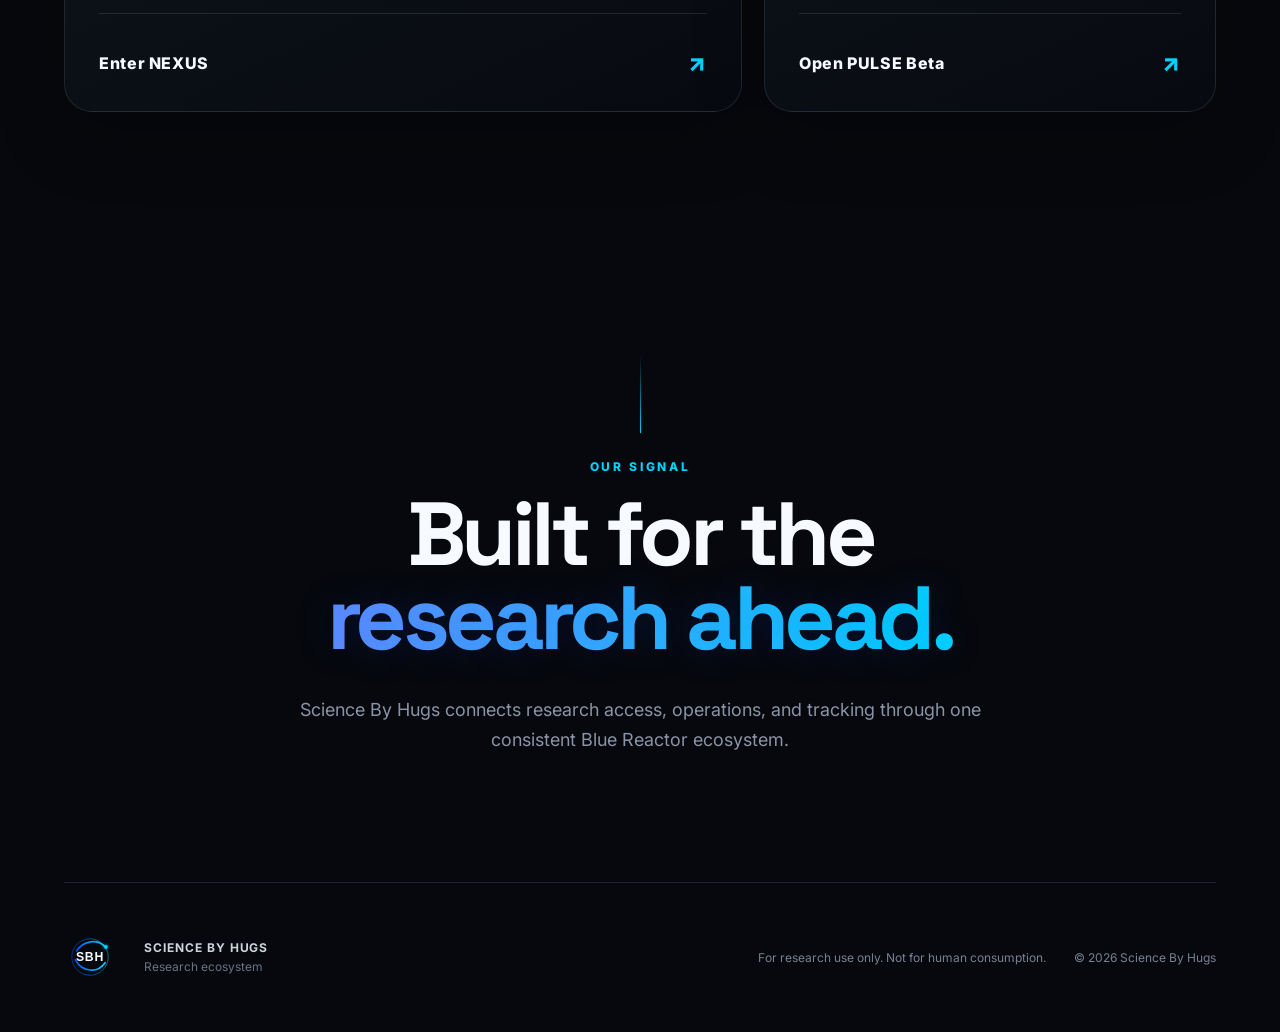
==== commit b236b774: "Add PNG icons for SBH Home Screen installation" ====
--- a/index.html
+++ b/index.html
@@ -8,7 +8,7 @@
   <title>Science By Hugs</title>
   <link rel="icon" href="./assets/sbh-app-icon.svg" type="image/svg+xml" />
   <link rel="manifest" href="./manifest.webmanifest" />
-  <link rel="apple-touch-icon" href="./assets/sbh-app-icon.svg" />
+  <link rel="apple-touch-icon" sizes="180x180" href="./assets/sbh-apple-touch-icon.png" />
   <meta name="apple-mobile-web-app-capable" content="yes" />
   <meta name="apple-mobile-web-app-status-bar-style" content="black-translucent" />
   <meta name="apple-mobile-web-app-title" content="SBH" />
--- a/styles.css
+++ b/styles.css
@@ -42,8 +42,8 @@
 .site-shell{position:relative;z-index:1;max-width:1540px;margin:0 auto;padding:env(safe-area-inset-top) 5vw env(safe-area-inset-bottom)}
 .site-header{min-height:108px;display:flex;align-items:center;justify-content:space-between;border-bottom:1px solid var(--line)}
 .brand img{width:min(330px,44vw);display:block}
-.status-chip,.live-badge,.soon-badge{display:inline-flex;align-items:center;gap:9px;border:1px solid rgba(0,210,255,.22);background:rgba(0,210,255,.055);color:#b7f5ff;border-radius:999px;font-size:11px;font-weight:700;letter-spacing:.14em;padding:10px 13px}
-.status-dot,.live-badge span{width:7px;height:7px;border-radius:50%;background:#20d6a2;box-shadow:0 0 12px #20d6a2}
+.status-chip,.live-badge,.soon-badge,.beta-badge{display:inline-flex;align-items:center;gap:9px;border:1px solid rgba(0,210,255,.22);background:rgba(0,210,255,.055);color:#b7f5ff;border-radius:999px;font-size:11px;font-weight:700;letter-spacing:.14em;padding:10px 13px}
+.status-dot,.live-badge span,.beta-badge span{width:7px;height:7px;border-radius:50%;background:#20d6a2;box-shadow:0 0 12px #20d6a2}
 .hero{min-height:calc(100vh - 108px);display:grid;grid-template-columns:minmax(0,1.08fr) minmax(420px,.92fr);align-items:center;gap:6vw;padding:8vh 0 12vh}
 .eyebrow{margin:0 0 18px;color:var(--cyan);font-size:12px;font-weight:800;letter-spacing:.22em}
 .hero h1,.section-heading h2,.mission h2{font-family:var(--display);margin:0;line-height:.94;letter-spacing:-.05em}
@@ -66,19 +66,22 @@
 .section-heading>p{max-width:420px;color:var(--muted);line-height:1.65;margin:0 0 7px}
 .system-grid{display:grid;grid-template-columns:1.2fr .8fr;gap:22px}
 .system-card{position:relative;min-height:500px;padding:34px;border:1px solid rgba(192,198,212,.13);border-radius:var(--radius);background:linear-gradient(155deg,rgba(18,25,35,.88),rgba(8,11,17,.78));overflow:hidden;display:flex;flex-direction:column;box-shadow:0 24px 70px rgba(0,0,0,.24)}
-.nexus-card{transition:.3s ease}
-.nexus-card:hover{transform:translateY(-5px);border-color:rgba(0,210,255,.38);box-shadow:0 30px 80px rgba(0,87,255,.16)}
+.nexus-card,.pulse-card{transition:.3s ease}
+.nexus-card:hover,.pulse-card:hover{transform:translateY(-5px);border-color:rgba(0,210,255,.38);box-shadow:0 30px 80px rgba(0,87,255,.16)}
 .card-glow{position:absolute;width:360px;height:360px;border-radius:50%;right:-130px;top:-130px;background:radial-gradient(circle,rgba(0,87,255,.34),transparent 65%);filter:blur(8px)}
 .card-topline{position:relative;display:flex;align-items:center;justify-content:space-between;z-index:1}
 .card-index{font-family:var(--display);font-size:13px;color:#657081;letter-spacing:.16em}
 .soon-badge{color:#b6becb;border-color:rgba(192,198,212,.16);background:rgba(192,198,212,.05)}
+.beta-badge{color:#d8f9ff;border-color:rgba(0,210,255,.26);background:rgba(0,210,255,.07)}
+.beta-badge span{background:#00d2ff;box-shadow:0 0 12px #00d2ff}
 .product-logo{position:relative;width:min(430px,75%);margin:58px 0 10px;z-index:1}
 .descriptor{color:var(--cyan);font-size:13px;text-transform:uppercase;font-weight:800;letter-spacing:.14em}
 .card-copy{max-width:620px;color:#a6afbd;font-size:17px;line-height:1.68}
 .card-action{margin-top:auto;padding-top:34px;border-top:1px solid var(--line);display:flex;justify-content:space-between;align-items:center;font-weight:800;letter-spacing:.04em}
 .card-action .arrow{font-size:24px;color:var(--cyan)}
 .card-action.muted{color:#697383;font-weight:600}
-.pulse-card{opacity:.76}
+.pulse-card{opacity:1}
+.pulse-glow{background:radial-gradient(circle,rgba(0,210,255,.28),transparent 65%)}
 .mission{padding:14vh 0;text-align:center;display:grid;justify-items:center}
 .mission-line{height:78px;width:1px;background:linear-gradient(transparent,var(--cyan));margin-bottom:26px}
 .mission h2{font-size:clamp(48px,7vw,102px);max-width:1100px}
@@ -102,7 +105,7 @@
 @media(max-width:900px){
   .site-shell{padding:max(10px,env(safe-area-inset-top)) 22px max(18px,env(safe-area-inset-bottom))}.site-header{min-height:88px}.status-chip{display:none}
   .brand img{width:min(300px,72vw)}
-  .hero{min-height:auto;grid-template-columns:1fr;padding:72px 0 100px;gap:70px}
+  .hero{min-height:auto;grid-template-columns:1fr;padding:48px 0 100px;gap:70px}
   .reactor-wrap{max-width:470px}
   .section-heading{display:block}.section-heading>p{margin-top:18px}
   .system-grid{grid-template-columns:1fr}.system-card{min-height:430px}
@@ -111,7 +114,7 @@
 @media(max-width:560px){
   .site-shell{padding:max(10px,env(safe-area-inset-top)) 18px max(18px,env(safe-area-inset-bottom))}.site-header{min-height:76px}
   .brand img{width:245px;max-width:74vw}
-  .hero{padding:58px 0 82px}.hero h1{font-size:clamp(56px,18vw,84px)}.hero-lede{font-size:17px;margin-top:25px}
+  .hero{padding:32px 0 82px}.hero h1{font-size:clamp(56px,18vw,84px)}.hero-lede{font-size:17px;margin-top:25px}
   .primary-button{width:100%}
   .reactor-wrap{width:115%;margin-left:-7.5%}
   .systems{padding-top:40px}.section-heading{margin-bottom:26px}.section-heading h2{font-size:43px}
@@ -163,16 +166,18 @@
 }
 
 
-/* iOS standalone/PWA header protection */
+/* Use the reported safe area rather than reserving a status bar in every browser. */
 @media(max-width:900px){
   .site-shell{
-    padding-top:max(48px,calc(env(safe-area-inset-top) + 14px));
-  }
-}
-@media(max-width:560px){
+    padding-top:max(12px,env(safe-area-inset-top));
+  }
+}
+@media(max-width:900px) and (display-mode:standalone){
   .site-shell{
-    padding-top:max(56px,calc(env(safe-area-inset-top) + 16px));
-  }
+    padding-top:max(12px,calc(env(safe-area-inset-top) + 8px));
+  }
+}
+@media(max-width:560px){
   .site-header{
     min-height:78px;
   }
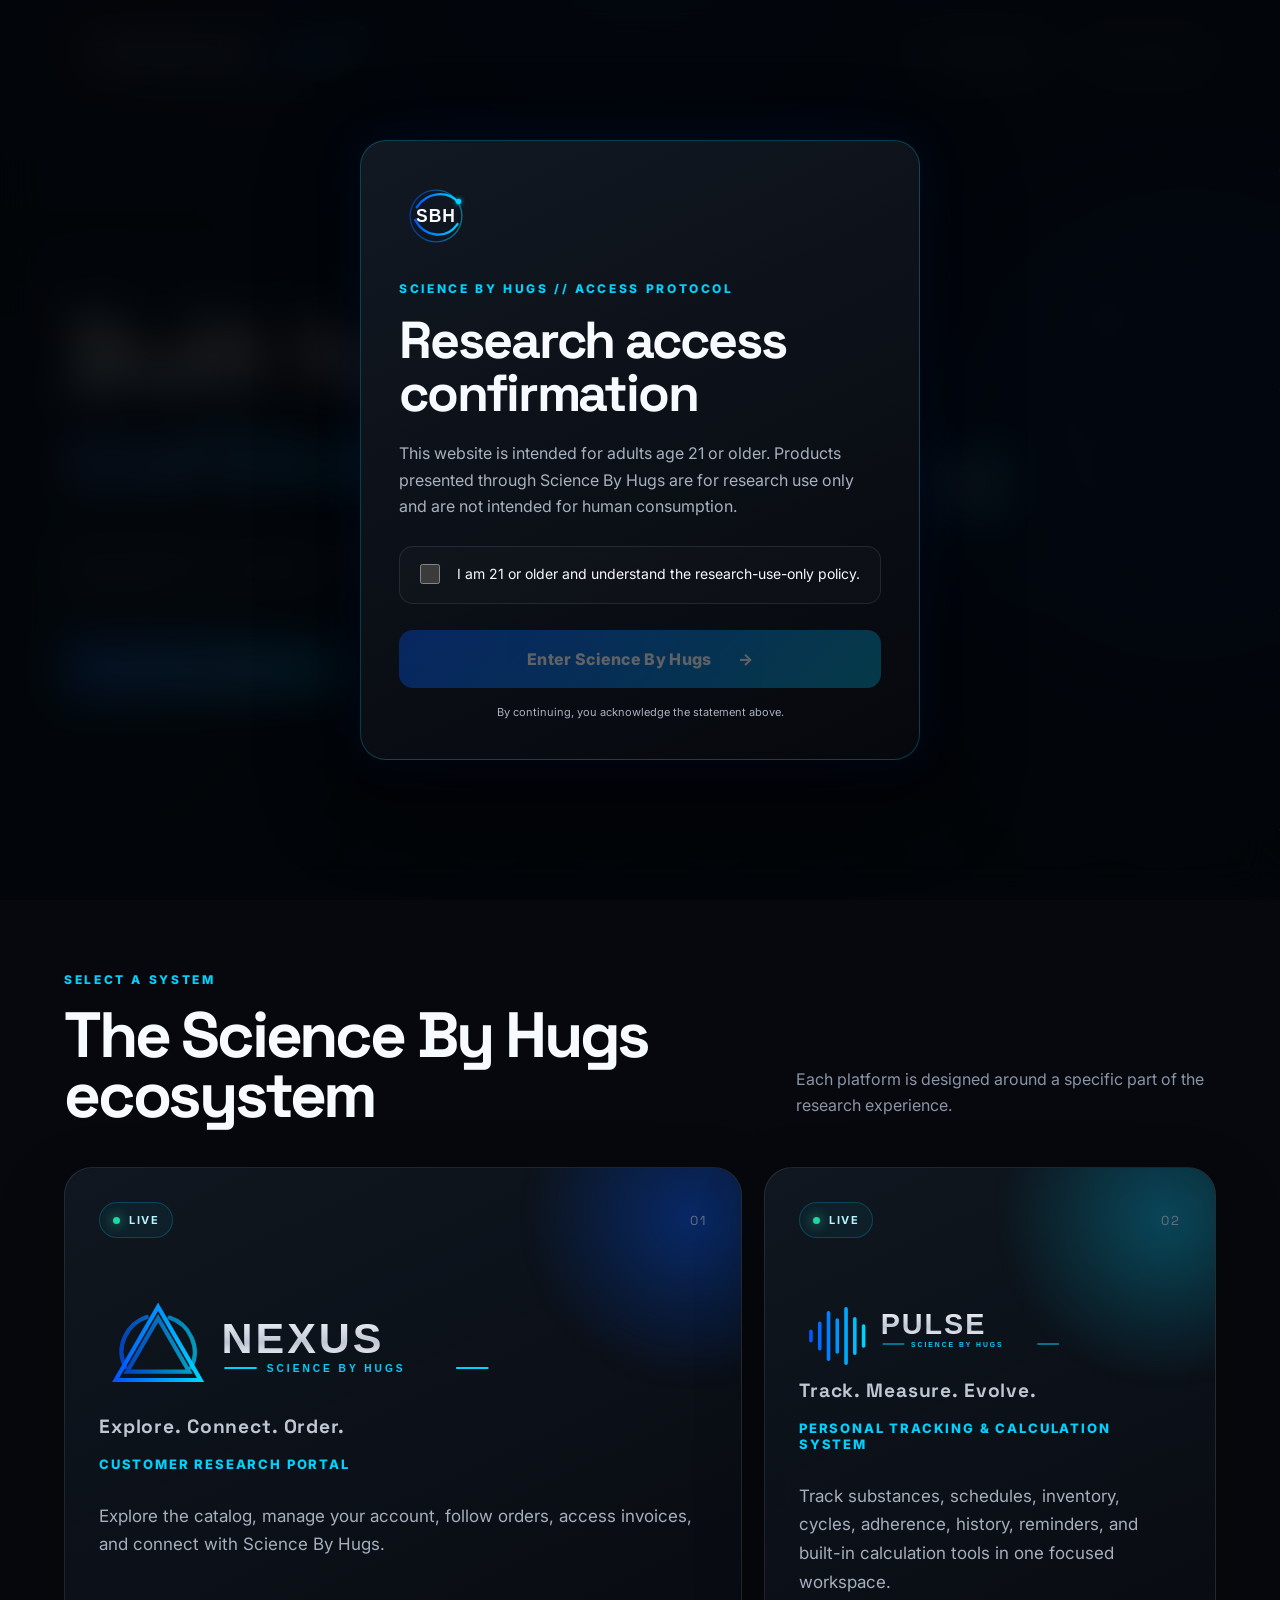
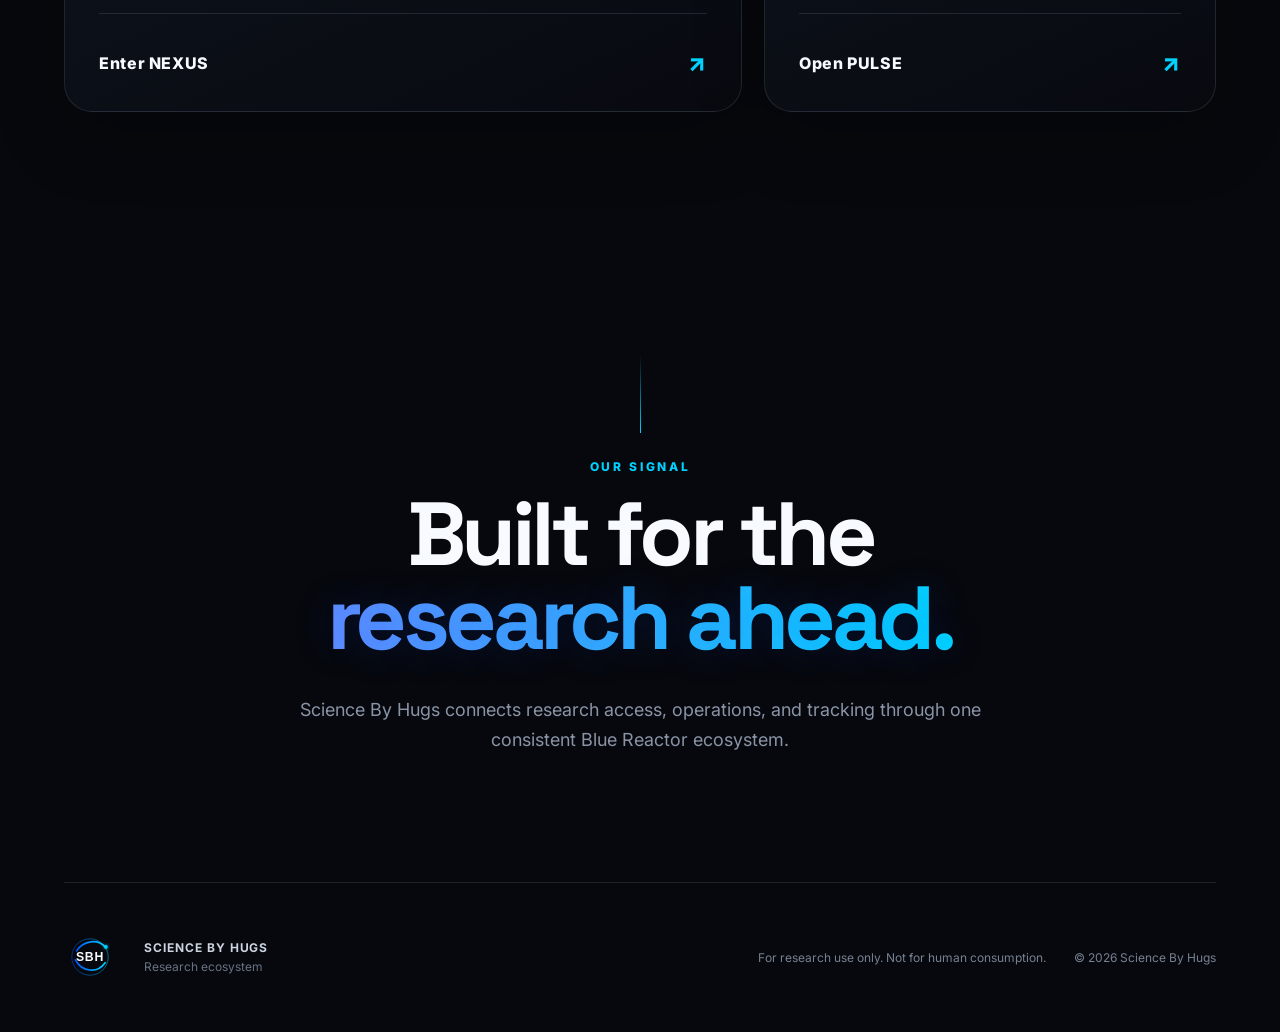
==== commit ef6c6c56: "Mark Pulse live and link to its production domain" ====
--- a/index.html
+++ b/index.html
@@ -2,7 +2,7 @@
 <html lang="en">
 <head>
   <meta charset="UTF-8" />
-  <meta name="viewport" content="width=device-width, initial-scale=1.0, viewport-fit=cover" />
+  <meta name="viewport" content="width=device-width, initial-scale=1.0, maximum-scale=1.0, user-scalable=no, viewport-fit=cover" />
   <meta name="theme-color" content="#06080d" />
   <meta name="description" content="Science By Hugs — people, data, and a brighter tomorrow. Enter the Science By Hugs research ecosystem." />
   <title>Science By Hugs</title>
@@ -114,10 +114,10 @@
             </div>
           </a>
 
-          <a class="system-card pulse-card" href="https://sciencebyhugs.github.io/sciencebyhugs-pulse/" aria-label="Open Pulse private beta">
+          <a class="system-card pulse-card" href="https://pulse.sciencebyhugs.com/" aria-label="Open Pulse">
             <div class="card-glow pulse-glow"></div>
             <div class="card-topline">
-              <span class="beta-badge"><span></span> PRIVATE BETA</span>
+              <span class="live-badge"><span></span> LIVE</span>
               <span class="card-index">02</span>
             </div>
             <img src="./assets/pulse.svg" alt="Pulse — Science By Hugs" class="product-logo" />
@@ -127,7 +127,7 @@
               Track substances, schedules, inventory, cycles, adherence, history, reminders, and built-in calculation tools in one focused workspace.
             </p>
             <div class="card-action">
-              <span>Open PULSE Beta</span>
+              <span>Open PULSE</span>
               <span class="arrow" aria-hidden="true">↗</span>
             </div>
           </a>
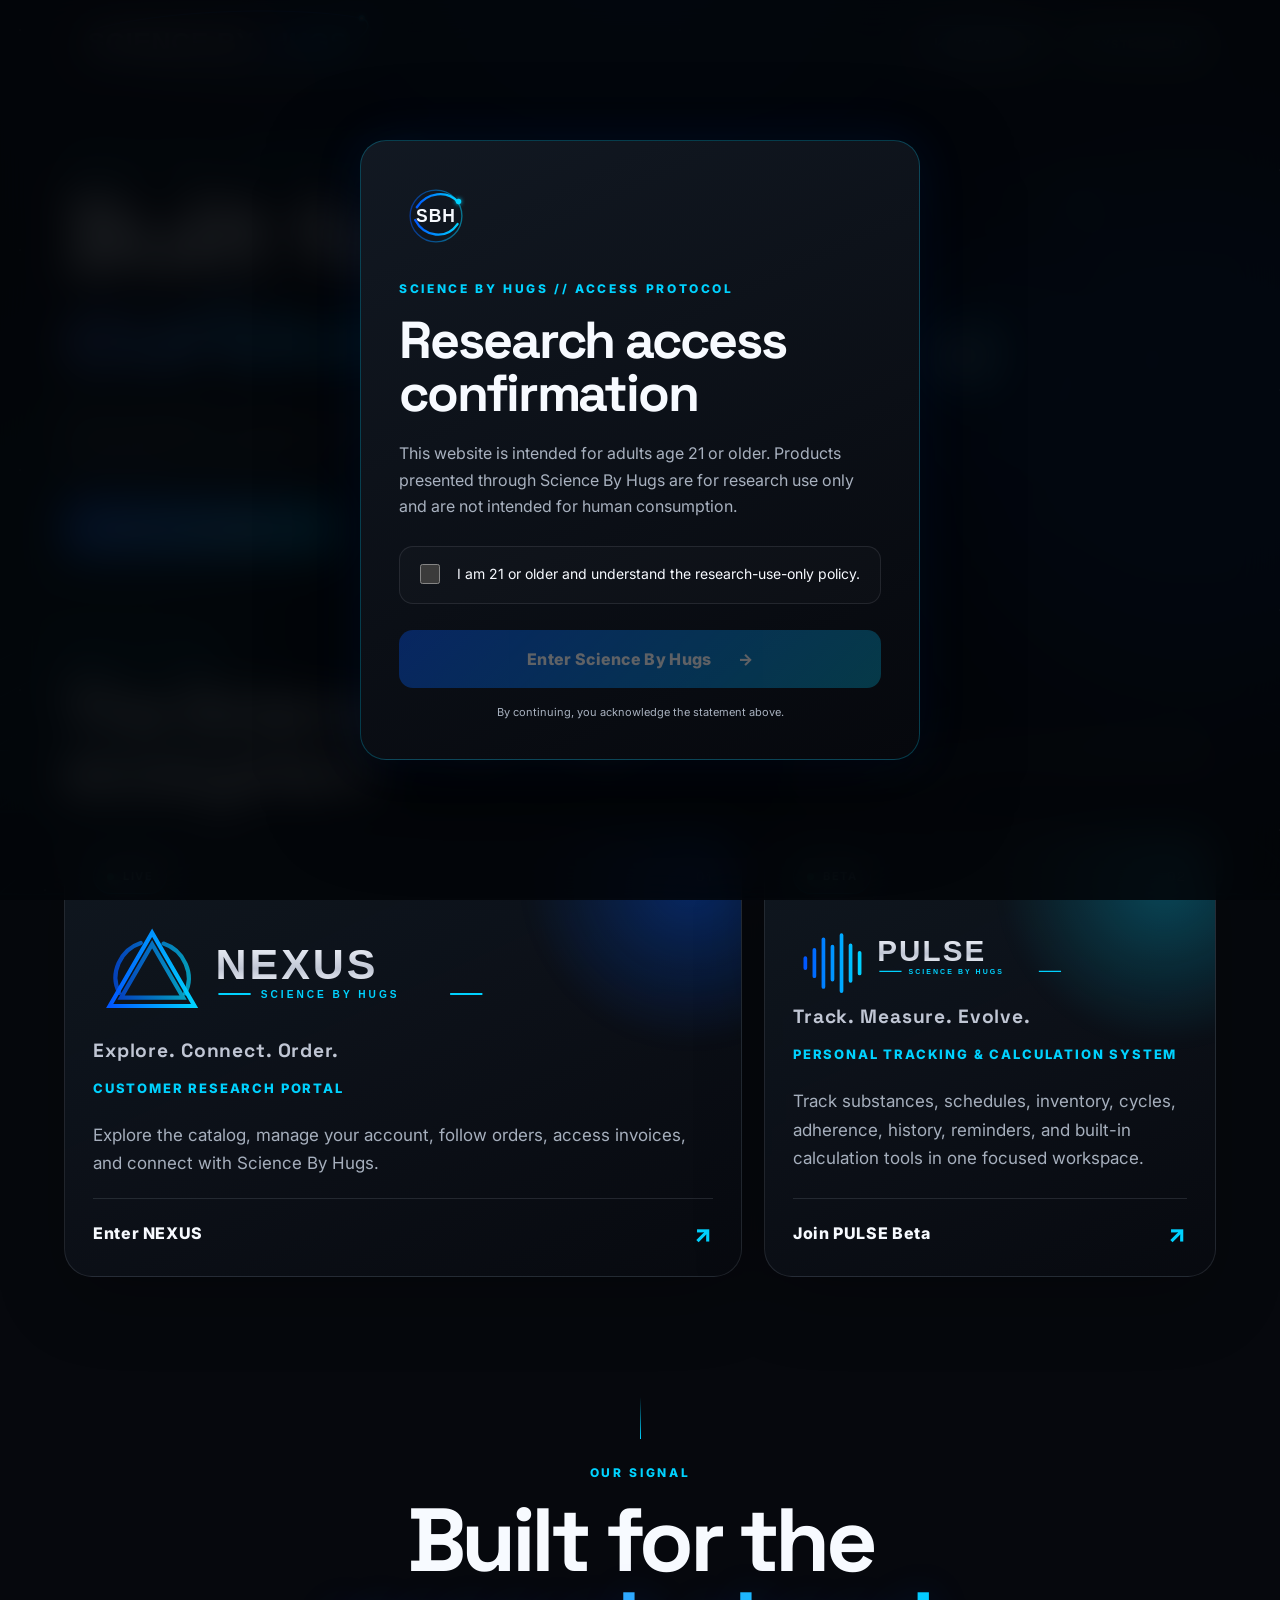
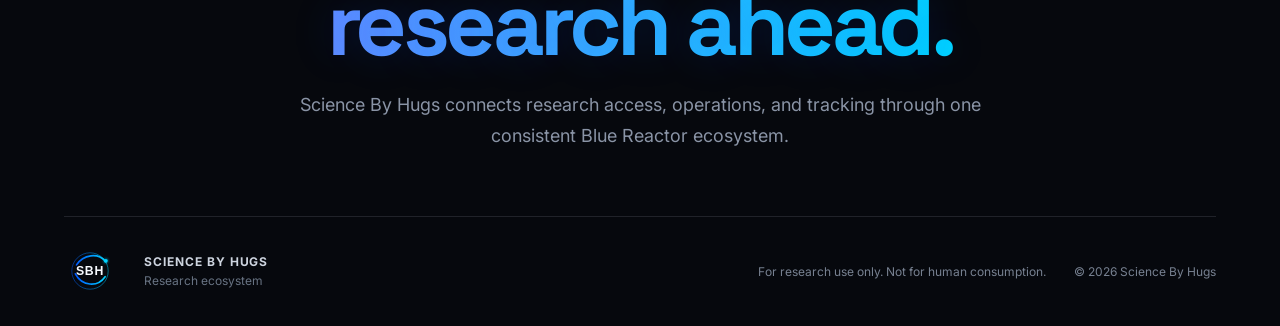
==== commit ef3ea323: "Point Pulse website card to iOS TestFlight beta" ====
--- a/index.html
+++ b/index.html
@@ -114,10 +114,10 @@
             </div>
           </a>
 
-          <a class="system-card pulse-card" href="https://pulse.sciencebyhugs.com/" aria-label="Open Pulse">
+          <a class="system-card pulse-card" href="https://testflight.apple.com/join/HjWmwH8F" aria-label="Join the Pulse iOS beta on TestFlight">
             <div class="card-glow pulse-glow"></div>
             <div class="card-topline">
-              <span class="live-badge"><span></span> LIVE</span>
+              <span class="live-badge"><span></span> BETA</span>
               <span class="card-index">02</span>
             </div>
             <img src="./assets/pulse.svg" alt="Pulse — Science By Hugs" class="product-logo" />
@@ -127,7 +127,7 @@
               Track substances, schedules, inventory, cycles, adherence, history, reminders, and built-in calculation tools in one focused workspace.
             </p>
             <div class="card-action">
-              <span>Open PULSE</span>
+              <span>Join PULSE Beta</span>
               <span class="arrow" aria-hidden="true">↗</span>
             </div>
           </a>
--- a/styles.css
+++ b/styles.css
@@ -40,19 +40,19 @@
   transform-origin:center top;background-image:linear-gradient(rgba(0,210,255,.08) 1px,transparent 1px),linear-gradient(90deg,rgba(0,210,255,.08) 1px,transparent 1px);
   background-size:58px 58px;mask-image:linear-gradient(to bottom,transparent,black 20%,black 75%,transparent)}
 .site-shell{position:relative;z-index:1;max-width:1540px;margin:0 auto;padding:env(safe-area-inset-top) 5vw env(safe-area-inset-bottom)}
-.site-header{min-height:108px;display:flex;align-items:center;justify-content:space-between;border-bottom:1px solid var(--line)}
+.site-header{min-height:88px;display:flex;align-items:center;justify-content:space-between;border-bottom:1px solid var(--line)}
 .brand img{width:min(330px,44vw);display:block}
 .status-chip,.live-badge,.soon-badge,.beta-badge{display:inline-flex;align-items:center;gap:9px;border:1px solid rgba(0,210,255,.22);background:rgba(0,210,255,.055);color:#b7f5ff;border-radius:999px;font-size:11px;font-weight:700;letter-spacing:.14em;padding:10px 13px}
 .status-dot,.live-badge span,.beta-badge span{width:7px;height:7px;border-radius:50%;background:#20d6a2;box-shadow:0 0 12px #20d6a2}
-.hero{min-height:calc(100vh - 108px);display:grid;grid-template-columns:minmax(0,1.08fr) minmax(420px,.92fr);align-items:center;gap:6vw;padding:8vh 0 12vh}
+.hero{min-height:0;display:grid;grid-template-columns:minmax(0,1.08fr) minmax(420px,.92fr);align-items:center;gap:4vw;padding:48px 0 40px}
 .eyebrow{margin:0 0 18px;color:var(--cyan);font-size:12px;font-weight:800;letter-spacing:.22em}
 .hero h1,.section-heading h2,.mission h2{font-family:var(--display);margin:0;line-height:.94;letter-spacing:-.05em}
 .hero h1{font-size:clamp(64px,8vw,132px);max-width:880px}
 .hero h1 span,.mission h2 span{background:linear-gradient(90deg,#5f8cff,#00d2ff);-webkit-background-clip:text;background-clip:text;color:transparent;text-shadow:0 0 42px rgba(0,87,255,.18)}
-.hero-lede{font-size:clamp(18px,1.7vw,25px);line-height:1.55;color:#aeb7c6;max-width:700px;margin:34px 0 38px}
+.hero-lede{font-size:clamp(18px,1.7vw,25px);line-height:1.55;color:#aeb7c6;max-width:700px;margin:24px 0 28px}
 .primary-button{display:inline-flex;align-items:center;justify-content:center;gap:26px;min-height:58px;padding:0 22px;border:1px solid rgba(0,210,255,.5);border-radius:14px;background:linear-gradient(135deg,rgba(0,87,255,.92),rgba(0,210,255,.68));color:white;font-weight:800;letter-spacing:.02em;box-shadow:0 0 30px rgba(0,87,255,.18);cursor:pointer;transition:.25s ease}
 .primary-button:hover{transform:translateY(-2px);box-shadow:0 0 42px rgba(0,87,255,.34)}
-.reactor-wrap{position:relative;aspect-ratio:1;max-width:620px;width:100%;margin:auto;display:grid;place-items:center}
+.reactor-wrap{position:relative;aspect-ratio:1;max-width:440px;width:100%;margin:auto;display:grid;place-items:center}
 .reactor-core{width:37%;aspect-ratio:1;border-radius:50%;display:grid;place-items:center;background:radial-gradient(circle,rgba(0,210,255,.18),rgba(0,87,255,.08) 46%,rgba(6,8,13,.7) 70%);border:1px solid rgba(0,210,255,.22);box-shadow:0 0 56px rgba(0,87,255,.26),inset 0 0 38px rgba(0,210,255,.08)}
 .reactor-core img{width:68%;filter:drop-shadow(0 0 22px rgba(0,210,255,.4))}
 .reactor-orbit{position:absolute;border:1px solid rgba(0,210,255,.24);border-radius:50%;inset:10%;animation:spin 24s linear infinite}
@@ -60,12 +60,12 @@
 .orbit-three{inset:3%;border-style:dashed;border-color:rgba(192,198,212,.15);animation-duration:42s}
 .particle{position:absolute;width:8px;height:8px;border-radius:50%;background:var(--cyan);box-shadow:0 0 18px var(--cyan)}
 .p1{top:14%;right:22%}.p2{bottom:17%;left:18%;width:5px;height:5px}.p3{top:49%;right:6%;width:4px;height:4px}
-.systems{padding:8vh 0 13vh}
-.section-heading{display:flex;align-items:flex-end;justify-content:space-between;gap:40px;margin-bottom:42px}
+.systems{padding:32px 0 56px}
+.section-heading{display:flex;align-items:flex-end;justify-content:space-between;gap:28px;margin-bottom:28px}
 .section-heading h2{font-size:clamp(38px,5vw,72px)}
 .section-heading>p{max-width:420px;color:var(--muted);line-height:1.65;margin:0 0 7px}
 .system-grid{display:grid;grid-template-columns:1.2fr .8fr;gap:22px}
-.system-card{position:relative;min-height:500px;padding:34px;border:1px solid rgba(192,198,212,.13);border-radius:var(--radius);background:linear-gradient(155deg,rgba(18,25,35,.88),rgba(8,11,17,.78));overflow:hidden;display:flex;flex-direction:column;box-shadow:0 24px 70px rgba(0,0,0,.24)}
+.system-card{position:relative;min-height:0;padding:28px;border:1px solid rgba(192,198,212,.13);border-radius:var(--radius);background:linear-gradient(155deg,rgba(18,25,35,.88),rgba(8,11,17,.78));overflow:hidden;display:flex;flex-direction:column;box-shadow:0 24px 70px rgba(0,0,0,.24)}
 .nexus-card,.pulse-card{transition:.3s ease}
 .nexus-card:hover,.pulse-card:hover{transform:translateY(-5px);border-color:rgba(0,210,255,.38);box-shadow:0 30px 80px rgba(0,87,255,.16)}
 .card-glow{position:absolute;width:360px;height:360px;border-radius:50%;right:-130px;top:-130px;background:radial-gradient(circle,rgba(0,87,255,.34),transparent 65%);filter:blur(8px)}
@@ -74,19 +74,19 @@
 .soon-badge{color:#b6becb;border-color:rgba(192,198,212,.16);background:rgba(192,198,212,.05)}
 .beta-badge{color:#d8f9ff;border-color:rgba(0,210,255,.26);background:rgba(0,210,255,.07)}
 .beta-badge span{background:#00d2ff;box-shadow:0 0 12px #00d2ff}
-.product-logo{position:relative;width:min(430px,75%);margin:58px 0 10px;z-index:1}
+.product-logo{position:relative;width:min(430px,75%);margin:28px 0 8px;z-index:1}
 .descriptor{color:var(--cyan);font-size:13px;text-transform:uppercase;font-weight:800;letter-spacing:.14em}
-.card-copy{max-width:620px;color:#a6afbd;font-size:17px;line-height:1.68}
-.card-action{margin-top:auto;padding-top:34px;border-top:1px solid var(--line);display:flex;justify-content:space-between;align-items:center;font-weight:800;letter-spacing:.04em}
+.card-copy{margin:12px 0 20px;max-width:620px;color:#a6afbd;font-size:17px;line-height:1.68}
+.card-action{margin-top:auto;padding-top:20px;border-top:1px solid var(--line);display:flex;justify-content:space-between;align-items:center;font-weight:800;letter-spacing:.04em}
 .card-action .arrow{font-size:24px;color:var(--cyan)}
 .card-action.muted{color:#697383;font-weight:600}
 .pulse-card{opacity:1}
 .pulse-glow{background:radial-gradient(circle,rgba(0,210,255,.28),transparent 65%)}
-.mission{padding:14vh 0;text-align:center;display:grid;justify-items:center}
-.mission-line{height:78px;width:1px;background:linear-gradient(transparent,var(--cyan));margin-bottom:26px}
+.mission{padding:64px 0;text-align:center;display:grid;justify-items:center}
+.mission-line{height:42px;width:1px;background:linear-gradient(transparent,var(--cyan));margin-bottom:26px}
 .mission h2{font-size:clamp(48px,7vw,102px);max-width:1100px}
-.mission>p:last-child{max-width:700px;color:var(--muted);font-size:18px;line-height:1.7;margin:34px 0 0}
-footer{min-height:150px;border-top:1px solid var(--line);display:grid;grid-template-columns:auto 1fr auto auto;gap:16px 28px;align-items:center;color:#778191;font-size:12px}
+.mission>p:last-child{max-width:700px;color:var(--muted);font-size:18px;line-height:1.7;margin:24px 0 0}
+footer{min-height:110px;border-top:1px solid var(--line);display:grid;grid-template-columns:auto 1fr auto auto;gap:16px 28px;align-items:center;color:#778191;font-size:12px}
 footer img{width:52px}
 footer div{display:flex;flex-direction:column;gap:4px}footer strong{color:#cdd4df;letter-spacing:.08em}footer div span{color:#687383}
 footer p{margin:0}.copyright{white-space:nowrap}
@@ -103,23 +103,23 @@
 .gate-note{text-align:center;font-size:11px;margin:15px 0 0}
 @keyframes spin{to{transform:rotate(360deg)}}@keyframes drift{to{transform:translate3d(-130px,70px,0)}}
 @media(max-width:900px){
-  .site-shell{padding:max(10px,env(safe-area-inset-top)) 22px max(18px,env(safe-area-inset-bottom))}.site-header{min-height:88px}.status-chip{display:none}
+  .site-shell{padding:max(10px,env(safe-area-inset-top)) 22px max(18px,env(safe-area-inset-bottom))}.site-header{min-height:76px}.status-chip{display:none}
   .brand img{width:min(300px,72vw)}
-  .hero{min-height:auto;grid-template-columns:1fr;padding:48px 0 100px;gap:70px}
-  .reactor-wrap{max-width:470px}
+  .hero{min-height:auto;grid-template-columns:1fr;padding:28px 0 32px;gap:24px}
+  .reactor-wrap{max-width:240px}
   .section-heading{display:block}.section-heading>p{margin-top:18px}
-  .system-grid{grid-template-columns:1fr}.system-card{min-height:430px}
-  footer{grid-template-columns:auto 1fr;padding:28px 0}footer>p,.copyright{grid-column:1/-1}
+  .system-grid{grid-template-columns:1fr}.system-card{min-height:0}
+  footer{grid-template-columns:auto 1fr;padding:20px 0}footer>p,.copyright{grid-column:1/-1}
 }
 @media(max-width:560px){
   .site-shell{padding:max(10px,env(safe-area-inset-top)) 18px max(18px,env(safe-area-inset-bottom))}.site-header{min-height:76px}
   .brand img{width:245px;max-width:74vw}
-  .hero{padding:32px 0 82px}.hero h1{font-size:clamp(56px,18vw,84px)}.hero-lede{font-size:17px;margin-top:25px}
+  .hero{padding:24px 0 28px}.hero h1{font-size:clamp(56px,18vw,84px)}.hero-lede{font-size:17px;margin:20px 0 24px}
   .primary-button{width:100%}
-  .reactor-wrap{width:115%;margin-left:-7.5%}
-  .systems{padding-top:40px}.section-heading{margin-bottom:26px}.section-heading h2{font-size:43px}
-  .system-card{padding:24px;min-height:420px;border-radius:22px}.product-logo{width:86%;margin-top:48px}.card-copy{font-size:15px}
-  .mission{padding:100px 0}.mission h2{font-size:50px}.mission>p:last-child{font-size:16px}
+  .reactor-wrap{width:70%;max-width:210px;margin:0 auto}
+  .systems{padding:20px 0 36px}.section-heading{margin-bottom:26px}.section-heading h2{font-size:43px}
+  .system-card{padding:22px;min-height:0;border-radius:22px}.product-logo{width:86%;margin-top:24px}.card-copy{font-size:15px}
+  .mission{padding:44px 0}.mission h2{font-size:50px}.mission>p:last-child{font-size:16px}
   .gate-card{padding:28px 22px}.gate-mark{width:62px}
 }
 @media(prefers-reduced-motion:reduce){
@@ -179,7 +179,7 @@
 }
 @media(max-width:560px){
   .site-header{
-    min-height:78px;
+    min-height:68px;
   }
 }
 
